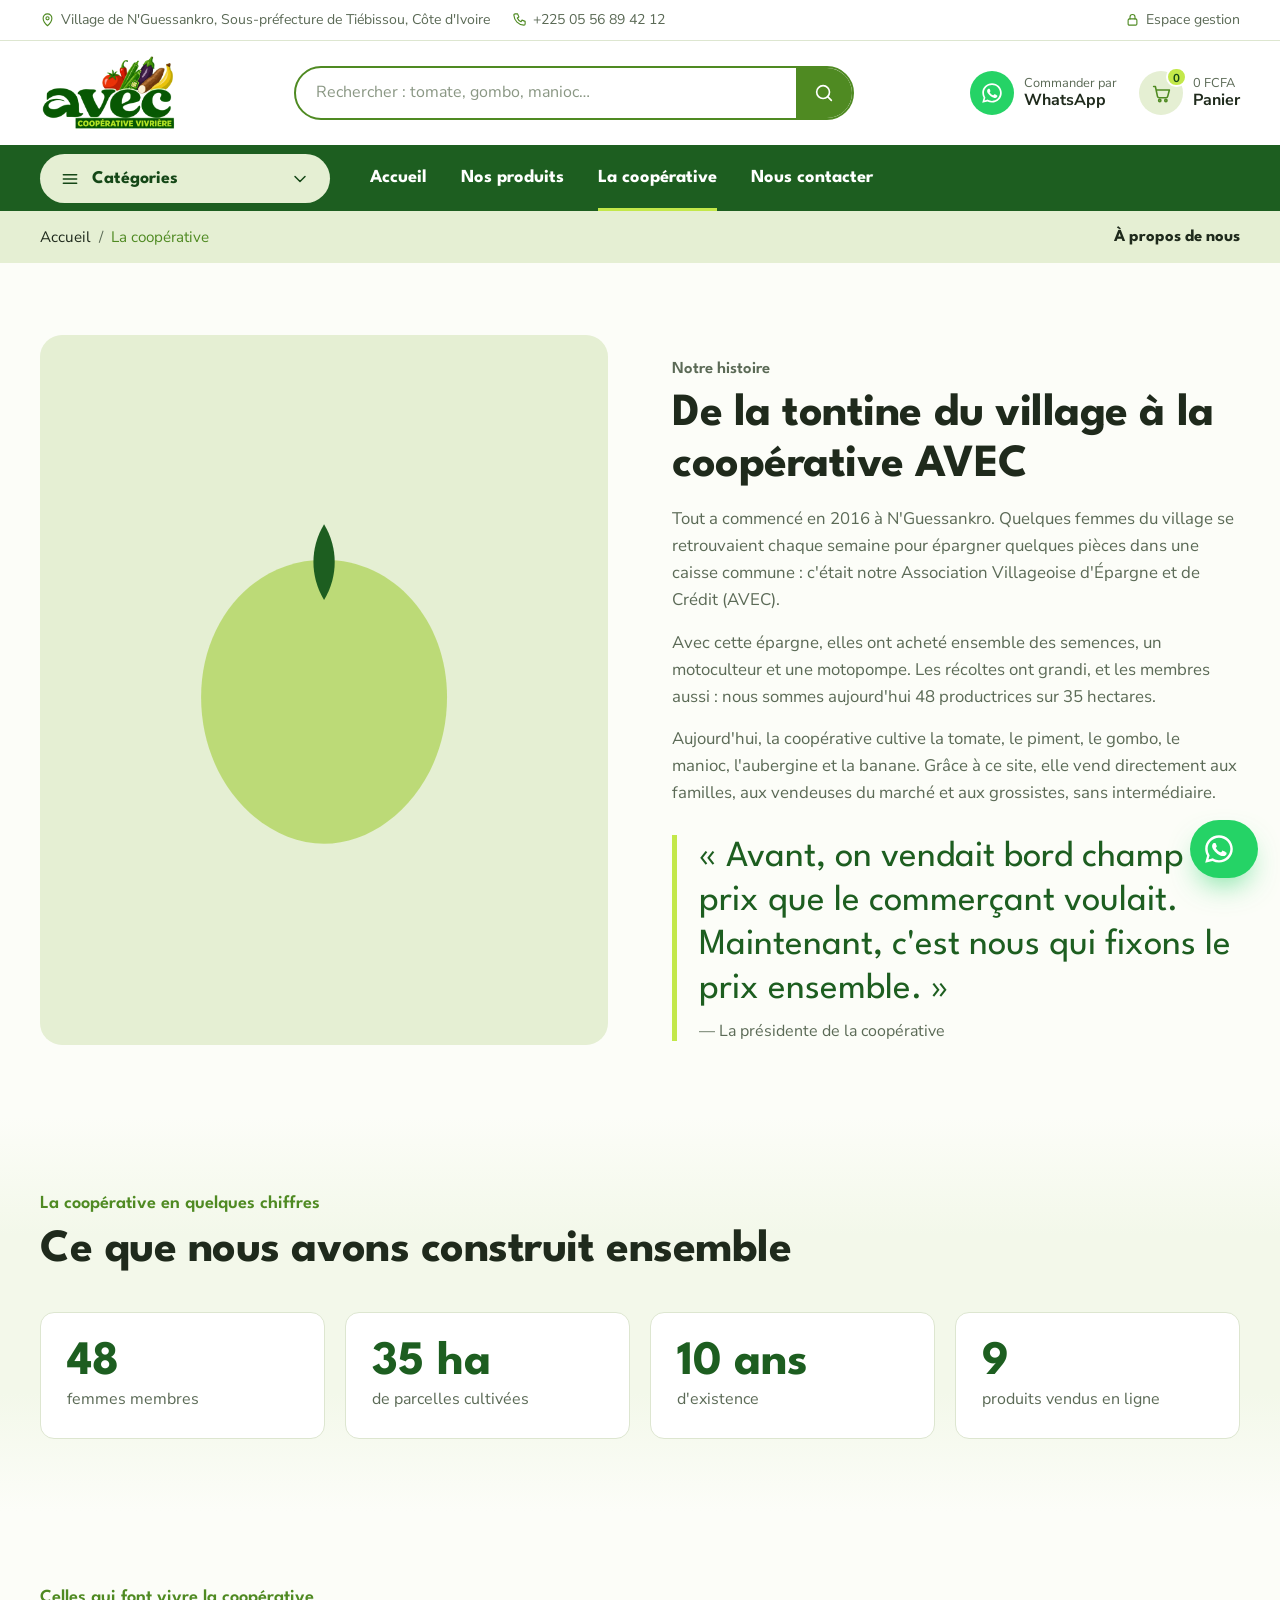
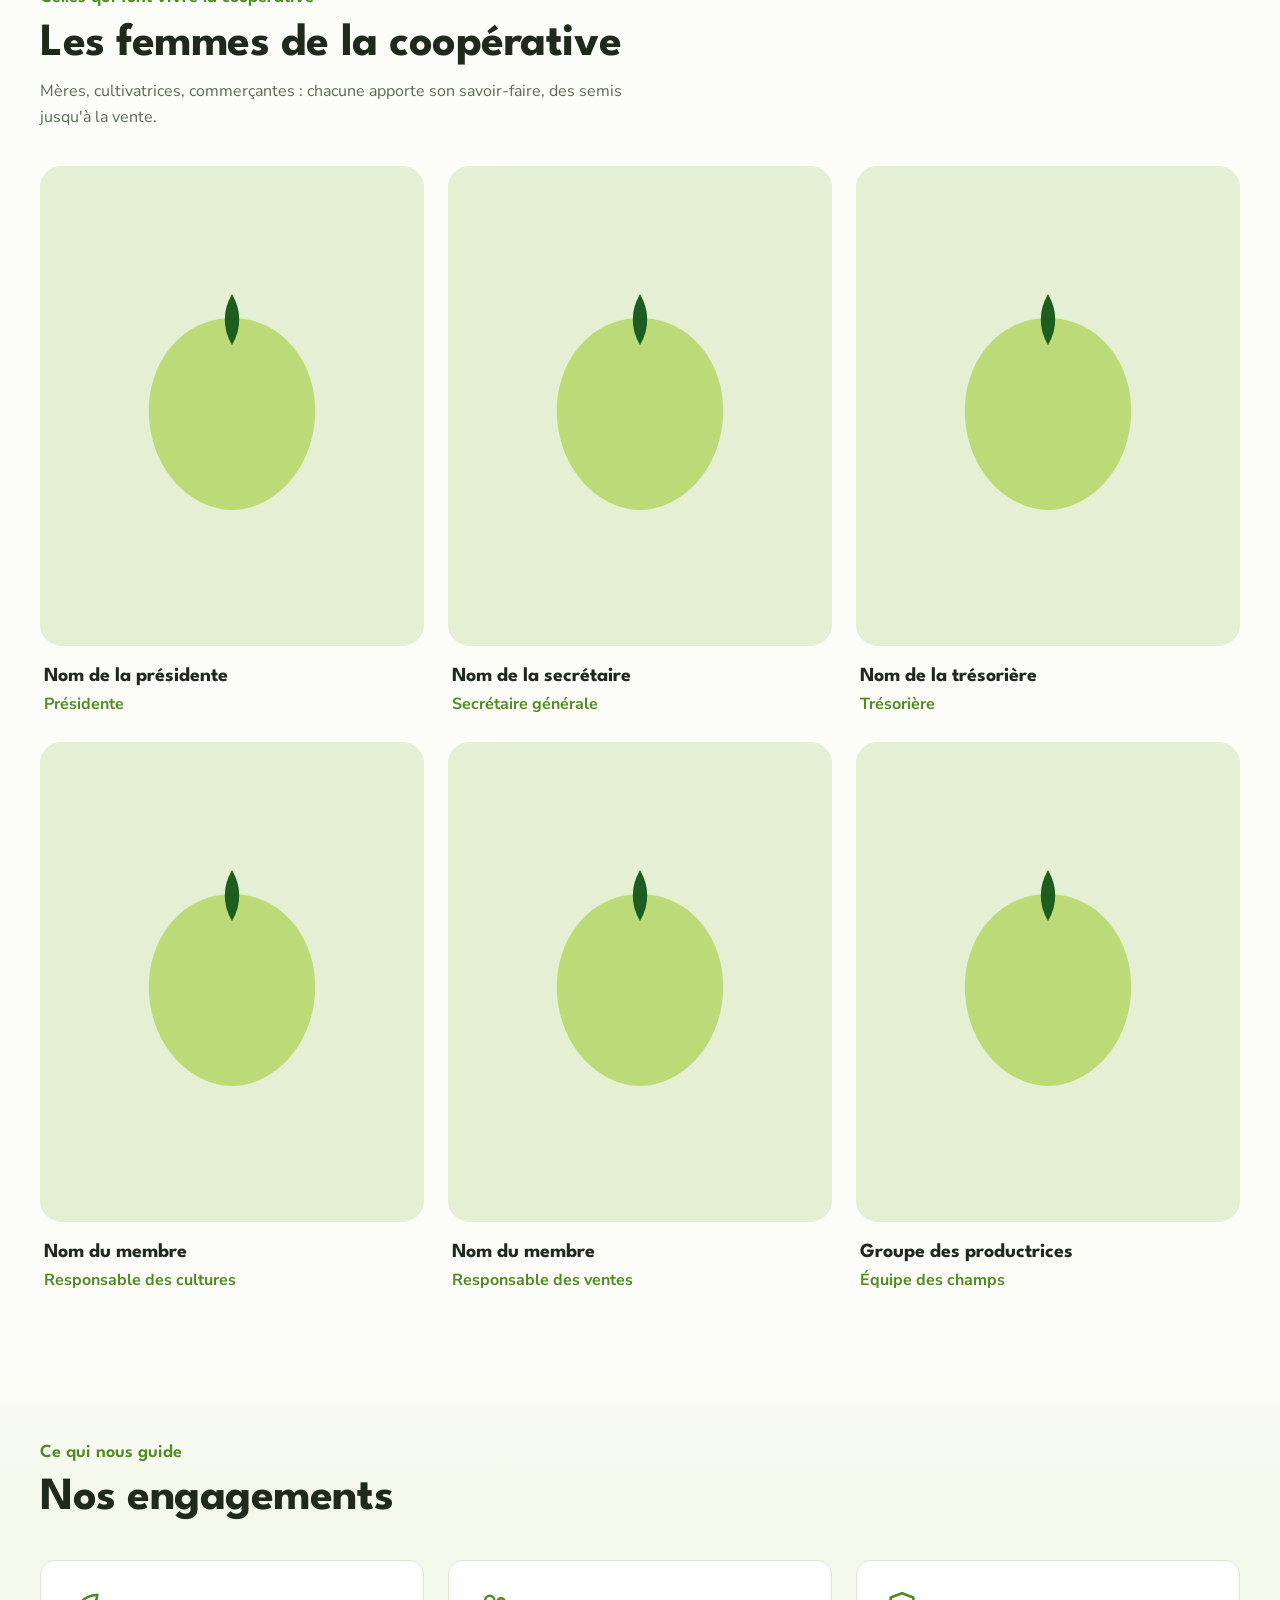
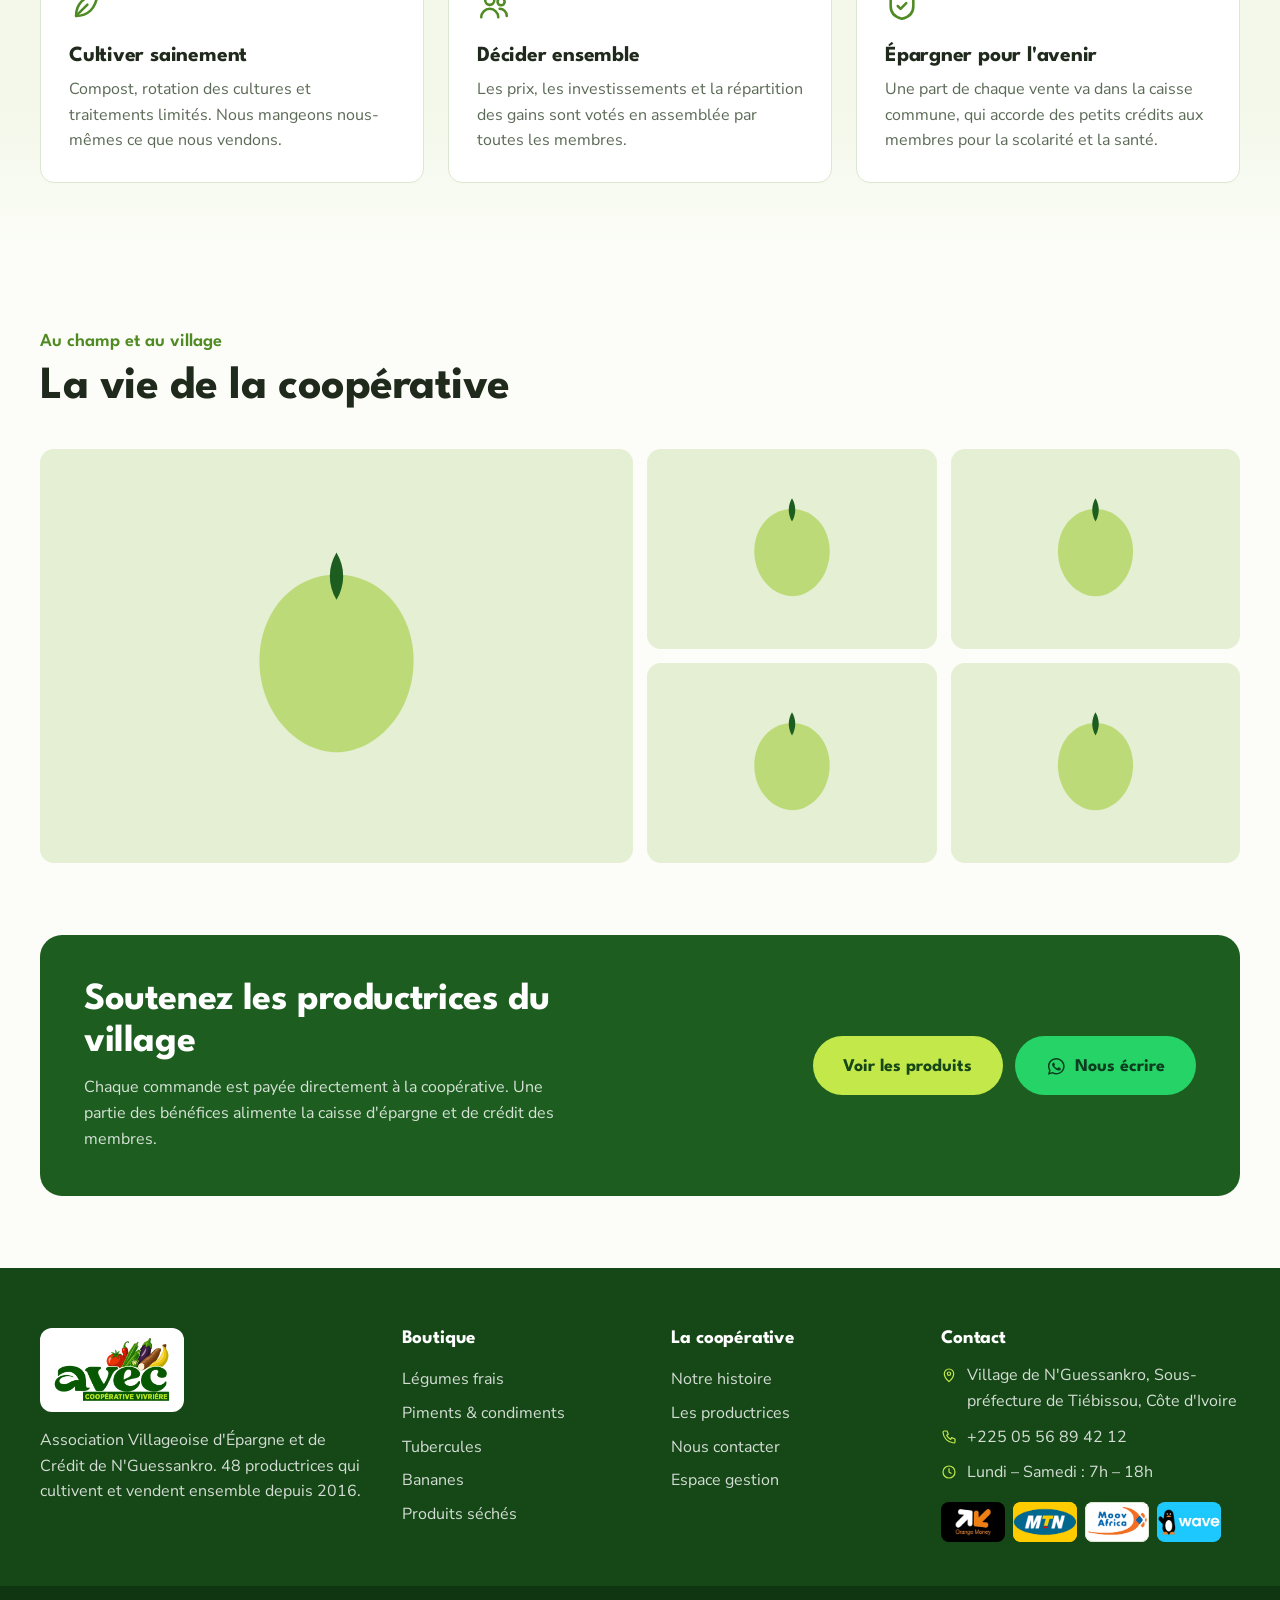
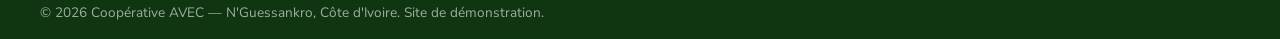
==== a-propos.html @ 9dbce5bd "Site de vente de produits vivriers de la Coopérative AVEC Site statique (HTML, CSS, JS) : catalogue," ====
<!DOCTYPE html>
<html lang="fr">
<head>
  <meta charset="utf-8">
  <meta name="viewport" content="width=device-width, initial-scale=1">
  <title>La coopérative — Coopérative AVEC</title>
  <link rel="icon" href="assets/img/logo.png">
  <link rel="preconnect" href="https://fonts.googleapis.com">
  <link rel="preconnect" href="https://fonts.gstatic.com" crossorigin>
  <link href="https://fonts.googleapis.com/css2?family=League+Spartan:wght@500;600;700;800&family=Nunito+Sans:wght@400;600;700;800&display=swap" rel="stylesheet">
  <link rel="stylesheet" href="assets/css/style.css">
</head>
<body data-page="apropos">
  <header data-header></header>

  <div class="crumbs">
    <div class="wrap crumbs__in">
      <nav aria-label="Fil d'Ariane"><ol><li><a href="index.html">Accueil</a></li><li aria-current="page">La coopérative</li></ol></nav>
      <span class="crumbs__title">À propos de nous</span>
    </div>
  </div>

  <main>
    <!-- Histoire -->
    <section class="section">
      <div class="wrap story">
        <div class="story__img" id="story-img"></div>
        <div class="story__txt">
          <p class="head__kicker">Notre histoire</p>
          <h1 class="head__title" id="story-title"></h1>
          <p id="story-1"></p>
          <p id="story-2"></p>
          <p>Aujourd'hui, la coopérative cultive la tomate, le piment, le gombo, le manioc, l'aubergine et la banane. Grâce à ce site, elle vend directement aux familles, aux vendeuses du marché et aux grossistes, sans intermédiaire.</p>
          <blockquote class="bigquote">
            « Avant, on vendait bord champ au prix que le commerçant voulait. Maintenant, c'est nous qui fixons le prix ensemble. »
            <footer>— La présidente de la coopérative</footer>
          </blockquote>
        </div>
      </div>
    </section>

    <!-- Chiffres -->
    <section class="section section--tint">
      <div class="wrap">
        <div class="head"><div><p class="head__kicker">La coopérative en quelques chiffres</p><h2 class="head__title">Ce que nous avons construit ensemble</h2></div></div>
        <div class="figures" id="figures"></div>
      </div>
    </section>

    <!-- Les femmes -->
    <section class="section" id="femmes">
      <div class="wrap">
        <div class="head">
          <div>
            <p class="head__kicker">Celles qui font vivre la coopérative</p>
            <h2 class="head__title">Les femmes de la coopérative</h2>
            <p class="head__lead">Mères, cultivatrices, commerçantes : chacune apporte son savoir-faire, des semis jusqu'à la vente.</p>
          </div>
        </div>
        <div class="women" id="women"></div>
      </div>
    </section>

    <!-- Valeurs -->
    <section class="section section--tint">
      <div class="wrap">
        <div class="head"><div><p class="head__kicker">Ce qui nous guide</p><h2 class="head__title">Nos engagements</h2></div></div>
        <div class="values" id="values"></div>
      </div>
    </section>

    <!-- Galerie -->
    <section class="section">
      <div class="wrap">
        <div class="head"><div><p class="head__kicker">Au champ et au village</p><h2 class="head__title">La vie de la coopérative</h2></div></div>
        <div class="gallery" id="gallery"></div>
      </div>
    </section>

    <section class="section" style="padding-top:0">
      <div class="wrap">
        <div class="paystrip">
          <div>
            <h2>Soutenez les productrices du village</h2>
            <p>Chaque commande est payée directement à la coopérative. Une partie des bénéfices alimente la caisse d'épargne et de crédit des membres.</p>
          </div>
          <div style="display:flex; gap:12px; flex-wrap:wrap; justify-content:flex-end">
            <a class="btn btn--lime btn--lg" href="produits.html">Voir les produits</a>
            <a class="btn btn--wa btn--lg" id="wa-cta" target="_blank" rel="noopener"></a>
          </div>
        </div>
      </div>
    </section>
  </main>

  <footer data-footer></footer>

  <script src="assets/js/config.js"></script>
  <script src="assets/js/data.js"></script>
  <script src="assets/js/app.js"></script>
  <script>
    (function () {
      var A = window.AVEC, C = A.C, U = window.AVEC_UNSPLASH, F = window.AVEC_FEMMES;
      var ans = new Date().getFullYear() - C.creation;

      document.getElementById("story-img").innerHTML = A.img("", "femmes", U("1709207514988-e0da51dda5b9", 1000), "Une productrice de la coopérative au champ");
      document.getElementById("story-title").textContent = "De la tontine du village à la coopérative " + C.nom.replace("Coopérative ", "");
      document.getElementById("story-1").textContent =
        "Tout a commencé en " + C.creation + " à " + C.village + ". Quelques femmes du village se retrouvaient chaque semaine pour épargner quelques pièces dans une caisse commune : c'était notre " + C.nomComplet + " (AVEC).";
      document.getElementById("story-2").textContent =
        "Avec cette épargne, elles ont acheté ensemble des semences, un motoculteur et une motopompe. Les récoltes ont grandi, et les membres aussi : nous sommes aujourd'hui " + C.membres + " productrices sur " + C.hectares + " hectares.";

      document.getElementById("figures").innerHTML = [
        [C.membres, "femmes membres"],
        [C.hectares + " ha", "de parcelles cultivées"],
        [ans + " ans", "d'existence"],
        [window.AVEC_PRODUITS.length, "produits vendus en ligne"]
      ].map(function (f) { return '<div class="figure"><b>' + f[0] + '</b><span>' + f[1] + '</span></div>'; }).join("");

      document.getElementById("women").innerHTML = F.map(function (f) {
        return '<figure class="woman"><div class="woman__photo">' + A.img(f.photoLocale, "femmes", f.photo, f.nom + ", " + f.role) + '</div>' +
          '<figcaption><b>' + A.esc(f.nom) + '</b><span>' + A.esc(f.role) + '</span></figcaption></figure>';
      }).join("");

      document.getElementById("values").innerHTML = [
        [A.I.leaf, "Cultiver sainement", "Compost, rotation des cultures et traitements limités. Nous mangeons nous-mêmes ce que nous vendons."],
        [A.I.users, "Décider ensemble", "Les prix, les investissements et la répartition des gains sont votés en assemblée par toutes les membres."],
        [A.I.shield, "Épargner pour l'avenir", "Une part de chaque vente va dans la caisse commune, qui accorde des petits crédits aux membres pour la scolarité et la santé."]
      ].map(function (v) { return '<div class="value">' + v[0] + '<h3>' + v[1] + '</h3><p>' + v[2] + '</p></div>'; }).join("");

      var galerie = ["1551791514-88ceaaa47c40", "1746014929708-fcb859fd3185", "1782973048100-15f03e42788d", "1704646355754-ee810fa808f5", "1757283961570-682154747d9c"];
      document.getElementById("gallery").innerHTML = galerie.map(function (id, i) {
        return A.img("", "femmes", U(id, 900), "Vie de la coopérative, photo " + (i + 1));
      }).join("");

      var wa = document.getElementById("wa-cta");
      wa.href = A.lienWhatsApp("Bonjour " + C.nom + ", je voudrais en savoir plus sur la coopérative.");
      wa.innerHTML = A.I.wa + " Nous écrire";
    })();
  </script>
</body>
</html>
---- assets/css/style.css ----
/* =========================================================================
   COOPÉRATIVE AVEC — feuille de style
   ========================================================================= */
:root {
  --foret: #1d5e20;
  --foret-fonce: #154717;
  --feuille: #4f8a22;
  --pousse: #9bcb2d;
  --pousse-vif: #c3e84a;
  --seve: #e5efd3;
  --seve-clair: #f3f8ea;
  --fond: #fcfdf8;
  --blanc: #ffffff;
  --encre: #1f2a1c;
  --gris: #5b6a56;
  --ligne: #dde6d0;
  --tomate: #d23d1d;
  --tomate-clair: #fde8e1;
  --mais: #f7e6b2;
  --manioc: #efe0cc;
  --lagune: #c9eef0;

  --titre: "League Spartan", "Trebuchet MS", system-ui, sans-serif;
  --texte: "Nunito Sans", "Segoe UI", system-ui, sans-serif;

  --r-sm: 8px;
  --r-md: 14px;
  --r-lg: 22px;
  --ombre: 0 18px 40px -24px rgba(29, 94, 32, .35);
  --wrap: 1240px;
}

*, *::before, *::after { box-sizing: border-box; }
html { scroll-behavior: smooth; scroll-padding-top: calc(var(--entete-h, 166px) + 12px); }
body {
  margin: 0;
  font-family: var(--texte);
  font-size: 16px;
  line-height: 1.6;
  color: var(--encre);
  background: var(--fond);
  -webkit-font-smoothing: antialiased;
}
img { max-width: 100%; display: block; }
a { color: inherit; }
button, input, select, textarea { font: inherit; color: inherit; }
h1, h2, h3, h4 { font-family: var(--titre); line-height: 1.1; margin: 0; letter-spacing: -.01em; }
p { margin: 0; }
svg { width: 1em; height: 1em; fill: none; stroke: currentColor; stroke-width: 1.8; stroke-linecap: round; stroke-linejoin: round; flex: none; }
.ico-wa { stroke: none; }

.sr-only { position: absolute; width: 1px; height: 1px; padding: 0; margin: -1px; overflow: hidden; clip: rect(0 0 0 0); white-space: nowrap; border: 0; }
:focus-visible { outline: 3px solid var(--pousse); outline-offset: 2px; border-radius: 6px; }

.wrap { width: 100%; max-width: var(--wrap); margin-inline: auto; padding-inline: 20px; }
.section { padding-block: 72px; }
.section--tint { background: linear-gradient(180deg, var(--fond) 0%, var(--seve-clair) 30%, var(--seve-clair) 70%, var(--fond) 100%); }

.head { display: flex; align-items: flex-end; justify-content: space-between; gap: 24px; margin-bottom: 36px; flex-wrap: wrap; }
.head__kicker { font-family: var(--titre); font-weight: 600; color: var(--feuille); font-size: 1.15rem; margin-bottom: 6px; }
.head__title { font-size: clamp(2rem, 3.6vw, 2.9rem); font-weight: 700; }
.head__lead { color: var(--gris); max-width: 60ch; margin-top: 10px; }

/* ---------- Boutons ---------- */
.btn {
  display: inline-flex; align-items: center; justify-content: center; gap: .5em;
  font-family: var(--titre); font-weight: 700; font-size: 1.02rem; line-height: 1;
  padding: .85em 1.4em .75em; border-radius: 999px; border: 2px solid transparent;
  text-decoration: none; cursor: pointer; transition: background-color .2s, color .2s, border-color .2s, transform .15s;
  white-space: nowrap;
}
.btn:active { transform: translateY(1px); }
.btn svg { font-size: 1.15em; }
.btn--primary { background: var(--foret); color: #fff; }
.btn--primary:hover { background: var(--foret-fonce); }
.btn--lime { background: var(--pousse-vif); color: var(--foret-fonce); }
.btn--lime:hover { background: var(--pousse); }
.btn--outline { border-color: var(--feuille); color: var(--feuille); background: transparent; }
.btn--outline:hover { background: var(--feuille); color: #fff; }
.btn--soft { background: var(--seve); color: var(--feuille); }
.btn--soft:hover { background: var(--feuille); color: #fff; }
.btn--wa { background: #25d366; color: #0b3d1e; }
.btn--wa:hover { background: #1fb959; }
.btn--ghost { background: transparent; color: var(--gris); padding-inline: .6em; }
.btn--ghost:hover { color: var(--tomate); }
.btn--block { width: 100%; }
.btn--lg { font-size: 1.12rem; padding: 1em 1.6em .9em; }
.btn[disabled] { background: #e9ece6; color: #9aa394; cursor: not-allowed; border-color: transparent; }

.iconbtn {
  width: 38px; height: 38px; border-radius: 50%; display: grid; place-items: center;
  background: var(--seve); color: var(--feuille); text-decoration: none; flex: none; border: 0; cursor: pointer;
  transition: background-color .2s, color .2s;
}
.iconbtn svg { font-size: 18px; }
.iconbtn:hover { background: var(--feuille); color: #fff; }

/* ---------- En-tête fixe ---------- */
header[data-header] { position: sticky; top: calc(-1 * var(--topbar-h, 41px)); z-index: 60; background: var(--blanc); }
header[data-header].is-compact { box-shadow: 0 10px 30px -18px rgba(20, 50, 15, .45); }
header[data-header].is-compact .masthead__in { min-height: 72px; }
header[data-header].is-compact .brand img { height: 54px; }
header[data-header].is-compact .navbar__in { min-height: 52px; }
header[data-header].is-compact .navbar__links a { padding-block: 13px 11px; font-size: 1.08rem; }
header[data-header].is-compact .catmenu__btn { padding-block: 8px 6px; }

/* ---------- Topbar ---------- */
.topbar { border-bottom: 1px solid var(--ligne); font-size: .88rem; color: var(--gris); background: var(--blanc); }
.topbar__in { display: flex; align-items: center; gap: 22px; min-height: 40px; flex-wrap: wrap; }
.topbar__item { display: inline-flex; align-items: center; gap: 6px; text-decoration: none; }
.topbar__item svg { font-size: 15px; color: var(--feuille); }
a.topbar__item:hover, .topbar__item a:hover { color: var(--foret); }
.topbar__item a { text-decoration: none; }
.topbar__spacer { flex: 1; }

/* ---------- Masthead ---------- */
.masthead { background: var(--blanc); }
.masthead__in { display: flex; align-items: center; gap: 32px; min-height: 104px; }
.brand img { height: 78px; width: auto; }
.search { flex: 1; max-width: 560px; margin-inline: auto; display: flex; border: 2px solid var(--feuille); border-radius: 999px; overflow: hidden; background: #fff; }
.search input { flex: 1; border: 0; padding: 12px 20px; outline: none; min-width: 0; background: transparent; }
.search input::placeholder { color: #8a9784; }
.search button { border: 0; background: var(--feuille); color: #fff; width: 56px; display: grid; place-items: center; cursor: pointer; }
.search button svg { font-size: 22px; }
.search button:hover { background: var(--foret); }
.search:focus-within { box-shadow: 0 0 0 4px rgba(155, 203, 45, .3); }
.masthead__actions { display: flex; align-items: center; gap: 22px; }
.action { display: flex; align-items: center; gap: 10px; text-decoration: none; }
.action__ico { position: relative; width: 44px; height: 44px; border-radius: 50%; background: var(--seve); color: var(--feuille); display: grid; place-items: center; }
.action__ico svg { font-size: 21px; }
.action--wa .action__ico { background: #25d366; color: #fff; }
.action--wa .action__ico svg { font-size: 24px; }
.action__txt { display: flex; flex-direction: column; line-height: 1.15; font-weight: 700; }
.action__txt small { font-weight: 400; color: var(--gris); font-size: .8rem; }
.count { position: absolute; top: -4px; right: -4px; min-width: 20px; height: 20px; padding-inline: 5px; border-radius: 999px; background: var(--pousse-vif); color: var(--foret-fonce); font-size: .72rem; display: grid; place-items: center; border: 2px solid #fff; }
.burger { display: none; width: 44px; height: 44px; border-radius: 50%; border: 0; background: var(--foret); color: #fff; cursor: pointer; place-items: center; }
.burger svg { font-size: 22px; }

/* ---------- Navbar ---------- */
.navbar { background: var(--foret); }
.navbar__in { display: flex; align-items: center; gap: 40px; min-height: 62px; }
.catmenu { position: relative; }
.catmenu__btn {
  display: flex; align-items: center; gap: 12px; width: 290px; padding: 11px 20px 9px;
  border: 0; border-radius: 999px; background: var(--seve); color: var(--foret-fonce);
  font-family: var(--titre); font-weight: 700; font-size: 1.12rem; cursor: pointer;
}
.catmenu__btn svg { font-size: 20px; }
.catmenu__btn .chev { margin-left: auto; transition: transform .2s; }
.catmenu__btn[aria-expanded="true"] .chev { transform: rotate(180deg); }
.catmenu__list {
  position: absolute; top: calc(100% + 8px); left: 0; width: 290px; background: #fff; border-radius: var(--r-md);
  box-shadow: 0 20px 50px -20px rgba(0,0,0,.35); padding: 8px; display: grid; z-index: 50;
}
.catmenu__list[hidden] { display: none; }
.catmenu__list a { padding: 10px 14px; border-radius: var(--r-sm); text-decoration: none; font-weight: 600; }
.catmenu__list a:hover { background: var(--seve); color: var(--foret); }
.navbar__links { display: flex; gap: 34px; }
.navbar__links a { color: #fff; text-decoration: none; font-family: var(--titre); font-weight: 700; font-size: 1.15rem; padding-block: 18px 16px; border-bottom: 3px solid transparent; }
.navbar__links a:hover { color: var(--pousse-vif); }
.navbar__links a[aria-current="page"] { border-bottom-color: var(--pousse-vif); }

/* ---------- Bandeau de page (fil d'Ariane) ---------- */
.crumbs { background: var(--seve); }
.crumbs__in { display: flex; align-items: center; justify-content: space-between; gap: 16px; min-height: 52px; font-size: .95rem; flex-wrap: wrap; padding-block: 8px; }
.crumbs ol { list-style: none; margin: 0; padding: 0; display: flex; gap: 8px; flex-wrap: wrap; }
.crumbs li + li::before { content: "/"; margin-right: 8px; color: var(--gris); }
.crumbs a { text-decoration: none; }
.crumbs a:hover { color: var(--foret); }
.crumbs [aria-current] { color: var(--feuille); }
.crumbs__title { font-family: var(--titre); font-weight: 700; font-size: 1.05rem; }

/* ---------- Hero (mosaïque) ---------- */
.hero { display: grid; grid-template-columns: 1fr 1fr; background: var(--seve-clair); }
.hero__grid { display: grid; grid-template-columns: 1fr 1fr; }
.tile { position: relative; overflow: hidden; display: flex; align-items: center; min-height: 320px; padding: 36px 32px; isolation: isolate; }
.tile__bg { position: absolute; inset: 0; z-index: -2; }
.tile__bg img { width: 100%; height: 100%; object-fit: cover; }
.tile::before { content: ""; position: absolute; inset: 0; z-index: -1; }
.tile__txt { max-width: 62%; }
.tile h2 { font-size: clamp(1.8rem, 2.6vw, 2.4rem); font-weight: 700; margin-bottom: 8px; }
.tile p { color: var(--gris); margin-bottom: 20px; }
.tile--big { min-height: 640px; padding: 48px 48px; align-items: flex-end; }
.tile--big::before { background: linear-gradient(90deg, rgba(20,40,15,.82) 0%, rgba(20,40,15,.55) 45%, rgba(20,40,15,.05) 80%), linear-gradient(0deg, rgba(20,40,15,.55) 0%, transparent 45%); }
.tile--big .tile__txt { max-width: 520px; color: #fff; }
.tile--big h1 { font-size: clamp(2.4rem, 4vw, 3.5rem); font-weight: 800; line-height: .98; margin-bottom: 18px; }
.tile--big p { color: rgba(255,255,255,.88); font-size: 1.12rem; margin-bottom: 28px; max-width: 42ch; }
.tile--big .hero__cta { display: flex; gap: 12px; flex-wrap: wrap; }
.tile--big .btn--outline { border-color: #fff; color: #fff; }
.tile--big .btn--outline:hover { background: #fff; color: var(--foret); }
.hero__stats { display: flex; gap: 28px; margin-top: 36px; padding-top: 22px; border-top: 1px solid rgba(255,255,255,.25); flex-wrap: wrap; }
.hero__stats div { display: flex; flex-direction: column; font-size: .9rem; color: rgba(255,255,255,.8); }
.hero__stats b { font-family: var(--titre); font-size: 1.9rem; color: var(--pousse-vif); line-height: 1; }
.tile--light::before { background: linear-gradient(90deg, rgba(255,255,255,.96) 0%, rgba(255,255,255,.9) 50%, rgba(255,255,255,0) 80%); }
.tile--mais::before { background: linear-gradient(90deg, rgba(255,247,222,.97) 0%, rgba(255,247,222,.9) 50%, rgba(255,247,222,0) 80%); }
.tile--seve::before { background: linear-gradient(90deg, rgba(240,248,225,.97) 0%, rgba(240,248,225,.9) 50%, rgba(240,248,225,0) 80%); }
.tile--rose::before { background: linear-gradient(90deg, rgba(255,238,232,.97) 0%, rgba(255,238,232,.9) 50%, rgba(255,238,232,0) 80%); }
.tile .btn--outline { background: rgba(255,255,255,.6); }
.tile .btn--outline:hover { background: var(--feuille); }

/* ---------- Catégories en vedette ---------- */
.cats { display: grid; grid-template-columns: repeat(5, 1fr); gap: 24px; }
.cat { text-align: center; text-decoration: none; }
.cat__disc { aspect-ratio: 1; max-width: 190px; margin: 0 auto 16px; border-radius: 50%; background: var(--seve); padding: 12px; transition: background-color .25s; }
.cat__disc img { width: 100%; height: 100%; object-fit: cover; border-radius: 50%; transition: transform .35s; }
.cat:hover .cat__disc { background: var(--pousse); }
.cat:hover .cat__disc img { transform: scale(.94); }
.cat__name { font-family: var(--titre); font-weight: 700; font-size: 1.1rem; }
.cat__meta { color: var(--gris); font-size: .9rem; }

/* ---------- Types de clients (offres) ---------- */
.tiers { display: grid; grid-template-columns: repeat(3, 1fr); gap: 24px; }
.tier { border-radius: var(--r-md); padding: 30px 30px 28px; position: relative; overflow: hidden; display: flex; flex-direction: column; min-height: 290px; }
.tier--menage { background: var(--mais); }
.tier--detaillant { background: var(--lagune); }
.tier--grossiste { background: var(--seve); }
.tier__who { font-family: var(--titre); font-size: 1.7rem; font-weight: 700; }
.tier__range { font-weight: 700; color: var(--foret); margin-top: 2px; }
.tier__txt { color: var(--gris); margin-top: 14px; max-width: 30ch; }
.tier__deal { margin-top: auto; padding-top: 22px; display: flex; align-items: baseline; gap: 8px; max-width: calc(100% - 130px); position: relative; z-index: 1; }
.tier__deal b { font-family: var(--titre); font-size: 3.2rem; line-height: .9; color: var(--foret); }
.tier__deal span { color: var(--gris); font-size: .92rem; max-width: 18ch; line-height: 1.3; }
.tier img { position: absolute; right: -30px; bottom: -30px; width: 170px; height: 170px; border-radius: 50%; object-fit: cover; border: 6px solid rgba(255,255,255,.55); }

/* ---------- Grille produits ---------- */
.grid { display: grid; grid-template-columns: repeat(4, 1fr); gap: 26px; }
.grid--3 { grid-template-columns: repeat(3, 1fr); }
.pcard { background: #fff; border: 1px solid var(--ligne); border-radius: var(--r-md); overflow: hidden; display: flex; flex-direction: column; transition: border-color .2s, box-shadow .2s; }
.pcard:hover { border-color: var(--feuille); box-shadow: var(--ombre); }
.pcard__media { position: relative; display: block; aspect-ratio: 4 / 3.2; background: var(--seve-clair); overflow: hidden; }
.pcard__media img { width: 100%; height: 100%; object-fit: cover; transition: transform .5s; }
.pcard:hover .pcard__media img { transform: scale(1.04); }
.pcard__badge { position: absolute; top: 12px; left: 12px; background: var(--pousse-vif); color: var(--foret-fonce); font-weight: 800; font-size: .76rem; padding: 5px 10px; border-radius: 999px; }
.dispo { position: absolute; bottom: 12px; left: 12px; display: inline-flex; align-items: center; gap: 6px; font-size: .78rem; font-weight: 700; padding: 4px 10px 4px 8px; border-radius: 999px; background: rgba(255,255,255,.94); }
.dispo::before { content: ""; width: 8px; height: 8px; border-radius: 50%; }
.dispo--on { color: var(--foret); }
.dispo--on::before { background: #37b24d; box-shadow: 0 0 0 3px rgba(55,178,77,.2); }
.dispo--off { color: var(--tomate); }
.dispo--off::before { background: var(--tomate); }
.pcard__body { padding: 16px 16px 18px; display: flex; flex-direction: column; gap: 4px; flex: 1; }
.pcard__cat { font-size: .8rem; color: var(--feuille); font-weight: 700; }
.pcard__title { font-size: 1.28rem; font-weight: 700; }
.pcard__title a { text-decoration: none; }
.pcard__title a:hover { color: var(--foret); }
.pcard__seller { font-size: .88rem; color: var(--gris); }
.pcard__seller span { color: var(--feuille); }
.pcard__prices { display: flex; align-items: baseline; justify-content: space-between; gap: 8px; margin: 6px 0 12px; flex-wrap: wrap; }
.pcard__price { font-weight: 800; color: var(--foret); font-size: 1.15rem; }
.pcard__price small { font-weight: 600; color: var(--gris); font-size: .8rem; margin-left: 2px; }
.pcard__gros { font-size: .8rem; color: var(--gris); }
.pcard__actions { display: flex; gap: 8px; align-items: center; margin-top: auto; }
.pcard__actions .btn { flex: 1; font-size: .95rem; padding: .7em .8em .62em; }
.pcard__actions .iconbtn .ico-wa { font-size: 20px; }
.pcard.is-off .pcard__media img { filter: grayscale(.9); opacity: .6; }
.pcard.is-off .pcard__title, .pcard.is-off .pcard__price { color: #8d9788; }

/* ---------- Bande paiement ---------- */
.paystrip { background: var(--foret); color: #fff; border-radius: var(--r-lg); padding: 44px; display: grid; grid-template-columns: 1.1fr 1fr; gap: 40px; align-items: center; }
.paystrip h2 { font-size: clamp(1.8rem, 3vw, 2.4rem); margin-bottom: 12px; }
.paystrip p { color: rgba(255,255,255,.82); max-width: 48ch; }
.paystrip__logos { display: grid; grid-template-columns: repeat(2, 1fr); gap: 14px; }
.paystrip__logos .mm { aspect-ratio: 16 / 10; border-radius: var(--r-md); }
/* Logos Mobile Money : chaque logo sur la couleur de fond de sa marque */
.mm { position: relative; display: block; overflow: hidden; border-radius: 8px; flex: none; }
.mm img { position: absolute; inset: 0; width: 100%; height: 100%; max-width: none; object-fit: contain; display: block; }
.mm--orange { background: #000; }
.mm--orange img { padding: 4%; }
.mm--mtn { background: #ffcc00; }
.mm--mtn img { object-fit: cover; transform: scale(1.08); }
.mm--moov { background: #fff; box-shadow: inset 0 0 0 1px var(--ligne); }
.mm--moov img { padding: 3%; }
.mm--wave { background: #1dc8ff; }

/* ---------- Étapes ---------- */
.steps { display: grid; grid-template-columns: repeat(4, 1fr); gap: 24px; counter-reset: etape; list-style: none; padding: 0; margin: 0; }
.steps li { counter-increment: etape; position: relative; padding-top: 58px; }
.steps li::before { content: counter(etape); position: absolute; top: 0; left: 0; width: 44px; height: 44px; border-radius: 50%; background: var(--pousse-vif); color: var(--foret-fonce); font-family: var(--titre); font-weight: 800; font-size: 1.3rem; display: grid; place-items: center; }
.steps li::after { content: ""; position: absolute; top: 22px; left: 56px; right: 8px; border-top: 2px dashed var(--pousse); }
.steps li:last-child::after { display: none; }
.steps h3 { font-size: 1.25rem; margin-bottom: 6px; }
.steps p { color: var(--gris); font-size: .96rem; }

/* ---------- Bloc coopérative (accueil) ---------- */
.coop { display: grid; grid-template-columns: 1fr 1fr; gap: 56px; align-items: center; }
.coop__photos { display: grid; grid-template-columns: 1.2fr 1fr; grid-template-rows: repeat(2, minmax(0, 1fr)); gap: 14px; height: 480px; }
.coop__photos img { width: 100%; height: 100%; min-height: 0; object-fit: cover; border-radius: var(--r-md); }
.coop__photos img:first-child { grid-row: span 2; }
.coop__txt p { color: var(--gris); margin-top: 14px; }
.coop__list { list-style: none; padding: 0; margin: 22px 0 30px; display: grid; gap: 12px; }
.coop__list li { display: flex; gap: 12px; align-items: flex-start; }
.coop__list svg { font-size: 22px; color: var(--feuille); margin-top: 2px; }

/* ---------- Catalogue ---------- */
.shop { display: grid; grid-template-columns: 260px 1fr; gap: 36px; align-items: start; }
.filters { position: sticky; top: calc(var(--entete-h, 166px) + 16px); background: #fff; border: 1px solid var(--ligne); border-radius: var(--r-md); padding: 22px; display: grid; gap: 24px; }
.filters h2 { font-size: 1.15rem; margin-bottom: 10px; }
.chips { display: flex; flex-direction: column; gap: 6px; }
.chip { display: flex; justify-content: space-between; align-items: center; padding: 9px 12px; border-radius: var(--r-sm); border: 0; background: transparent; cursor: pointer; text-align: left; font-weight: 600; }
.chip span { color: var(--gris); font-weight: 400; font-size: .88rem; }
.chip:hover { background: var(--seve-clair); }
.chip[aria-pressed="true"] { background: var(--seve); color: var(--foret); }
.toggle { display: flex; align-items: center; gap: 10px; cursor: pointer; font-weight: 600; }
.toggle input { appearance: none; width: 42px; height: 24px; border-radius: 999px; background: #cfd6c8; position: relative; cursor: pointer; transition: background-color .2s; flex: none; margin: 0; }
.toggle input::after { content: ""; position: absolute; top: 3px; left: 3px; width: 18px; height: 18px; border-radius: 50%; background: #fff; transition: transform .2s; box-shadow: 0 1px 3px rgba(0,0,0,.25); }
.toggle input:checked { background: var(--feuille); }
.toggle input:checked::after { transform: translateX(18px); }
.toolbar { display: flex; justify-content: space-between; align-items: center; gap: 16px; margin-bottom: 22px; flex-wrap: wrap; }
.toolbar__count { color: var(--gris); }
.select { padding: 10px 38px 10px 14px; border: 1px solid var(--ligne); border-radius: var(--r-sm); background: #fff url("data:image/svg+xml;utf8,<svg xmlns='http://www.w3.org/2000/svg' viewBox='0 0 24 24' fill='none' stroke='%235b6a56' stroke-width='2'><path d='m6 9 6 6 6-6'/></svg>") no-repeat right 12px center / 16px; appearance: none; cursor: pointer; }
.empty { text-align: center; padding: 60px 20px; background: #fff; border: 1px dashed var(--ligne); border-radius: var(--r-md); }
.empty h2 { font-size: 1.5rem; margin-bottom: 8px; }
.empty p { color: var(--gris); margin-bottom: 20px; }

/* ---------- Fiche produit ---------- */
.pdp { display: grid; grid-template-columns: 1fr 1fr; gap: 56px; align-items: start; }
.pdp__media { position: sticky; top: calc(var(--entete-h, 166px) + 16px); border-radius: var(--r-lg); overflow: hidden; background: var(--seve-clair); aspect-ratio: 1; }
.pdp__media img { width: 100%; height: 100%; object-fit: cover; }
.pdp__media .dispo { top: 18px; bottom: auto; left: 18px; font-size: .9rem; padding: 6px 14px 6px 10px; }
.pdp__cat { color: var(--feuille); font-weight: 700; text-decoration: none; }
.pdp h1 { font-size: clamp(2.2rem, 4vw, 3.2rem); margin: 6px 0 12px; }
.pdp__lead { color: var(--gris); font-size: 1.1rem; max-width: 52ch; }
.pricetable { width: 100%; border-collapse: separate; border-spacing: 0; margin: 26px 0; border: 1px solid var(--ligne); border-radius: var(--r-md); overflow: hidden; background: #fff; }
.pricetable th, .pricetable td { padding: 12px 16px; text-align: left; border-bottom: 1px solid var(--ligne); }
.pricetable tr:last-child td { border-bottom: 0; }
.pricetable th { background: var(--seve-clair); font-size: .85rem; color: var(--gris); font-weight: 700; }
.pricetable td:last-child, .pricetable th:last-child { text-align: right; }
.pricetable tr.is-active td { background: var(--seve); font-weight: 700; }
.pricetable tr.is-active td:first-child { box-shadow: inset 4px 0 0 var(--feuille); }
.pricetable .save { color: var(--tomate); font-size: .82rem; font-weight: 700; margin-left: 6px; }
.buybox { background: #fff; border: 1px solid var(--ligne); border-radius: var(--r-lg); padding: 24px; display: grid; gap: 18px; }
.buybox__label { font-weight: 700; }
.buybox__total { display: flex; justify-content: space-between; align-items: baseline; gap: 12px; flex-wrap: wrap; padding-top: 16px; border-top: 1px dashed var(--ligne); }
.buybox__total strong { font-family: var(--titre); font-size: 2.1rem; color: var(--foret); line-height: 1; }
.buybox__total small { color: var(--gris); display: block; }
.buybox__cta { display: grid; grid-template-columns: 1fr 1fr; gap: 10px; }
.offnote { background: var(--tomate-clair); color: #8a2410; border-radius: var(--r-md); padding: 14px 16px; font-weight: 600; }
.facts { display: grid; gap: 14px; margin-top: 28px; }
.facts div { display: grid; grid-template-columns: 140px 1fr; gap: 12px; padding-bottom: 14px; border-bottom: 1px solid var(--ligne); }
.facts dt { font-weight: 700; }
.facts dd { margin: 0; color: var(--gris); }

/* ---------- Sélecteur type de client ---------- */
.picker { display: grid; gap: 14px; }
.seg { --i: 0; position: relative; display: grid; grid-template-columns: repeat(3, 1fr); background: var(--seve-clair); border: 1px solid var(--ligne); border-radius: 999px; padding: 4px; isolation: isolate; }
.seg__opt { position: relative; cursor: pointer; text-align: center; }
.seg__opt input { position: absolute; opacity: 0; inset: 0; cursor: pointer; margin: 0; }
.seg__opt span { display: flex; flex-direction: column; padding: 9px 6px 7px; border-radius: 999px; line-height: 1.15; transition: color .25s; }
.seg__opt b { font-family: var(--titre); font-size: 1.05rem; }
.seg__opt small { font-size: .74rem; color: var(--gris); transition: color .25s; }
.seg__opt input:checked + span { color: #fff; }
.seg__opt input:checked + span small { color: rgba(255,255,255,.8); }
.seg__opt input:focus-visible + span { outline: 3px solid var(--pousse); outline-offset: 1px; }
.seg__thumb { position: absolute; z-index: -1; top: 4px; bottom: 4px; left: 4px; width: calc((100% - 8px) / 3); border-radius: 999px; background: var(--foret); transform: translateX(calc(var(--i) * 100%)); transition: transform .35s cubic-bezier(.3,1.3,.5,1), background-color .3s; }
.seg[data-type="detaillant"] .seg__thumb { background: #1f7a8c; }
.seg[data-type="grossiste"] .seg__thumb { background: #8a5a16; }
.qty { display: inline-flex; align-items: center; border: 1px solid var(--ligne); border-radius: 999px; background: #fff; width: max-content; padding: 4px; }
.qty__btn { width: 38px; height: 38px; border-radius: 50%; border: 0; background: var(--seve); color: var(--foret); display: grid; place-items: center; cursor: pointer; }
.qty__btn:hover { background: var(--feuille); color: #fff; }
.qty__input { width: 72px; border: 0; text-align: center; font-weight: 800; font-size: 1.15rem; outline: none; background: transparent; -moz-appearance: textfield; }
.qty__input::-webkit-outer-spin-button, .qty__input::-webkit-inner-spin-button { -webkit-appearance: none; margin: 0; }
.qty__unit { color: var(--gris); margin-right: 8px; font-weight: 600; }
.picker--compact .seg__opt span { padding: 7px 4px 5px; }
.picker--compact .seg__opt b { font-size: .88rem; }
.picker--compact .qty__btn { width: 32px; height: 32px; }
.picker--compact .qty__input { width: 56px; font-size: 1rem; }

.typebadge { display: inline-flex; align-items: center; gap: 6px; font-weight: 800; font-size: .8rem; padding: 4px 10px; border-radius: 999px; }
.typebadge--menage { background: var(--mais); color: #6b4d00; }
.typebadge--detaillant { background: var(--lagune); color: #13535e; }
.typebadge--grossiste { background: #f1dfc0; color: #6b420c; }

/* ---------- Panier ---------- */
.cartlayout { display: grid; grid-template-columns: 1fr 380px; gap: 32px; align-items: start; }
.cartlist { display: grid; gap: 16px; }
.cline { display: grid; grid-template-columns: 110px 1fr auto; gap: 20px; align-items: center; background: #fff; border: 1px solid var(--ligne); border-radius: var(--r-md); padding: 16px; }
.cline__img { width: 110px; height: 110px; border-radius: var(--r-sm); overflow: hidden; background: var(--seve-clair); }
.cline__img img { width: 100%; height: 100%; object-fit: cover; }
.cline__info { display: grid; gap: 10px; min-width: 0; }
.cline__top { display: flex; align-items: center; gap: 10px; flex-wrap: wrap; }
.cline__name { font-size: 1.25rem; text-decoration: none; font-family: var(--titre); font-weight: 700; }
.cline__unit { color: var(--gris); font-size: .9rem; }
.cline__right { text-align: right; display: grid; gap: 6px; justify-items: end; }
.cline__total { font-family: var(--titre); font-weight: 700; font-size: 1.35rem; color: var(--foret); }
.cline__save { font-size: .82rem; color: var(--tomate); font-weight: 700; }
.cline.is-off { opacity: .7; }
.cline .picker { grid-template-columns: minmax(0, 330px) auto; align-items: center; }

.summary { position: sticky; top: calc(var(--entete-h, 166px) + 16px); background: #fff; border: 1px solid var(--ligne); border-radius: var(--r-lg); padding: 24px; display: grid; gap: 14px; }
.summary h2 { font-size: 1.5rem; }
.summary__row { display: flex; justify-content: space-between; gap: 12px; }
.summary__row span:first-child { color: var(--gris); }
.summary__row--save span:last-child { color: var(--tomate); font-weight: 700; }
.summary__total { display: flex; justify-content: space-between; align-items: baseline; padding-top: 14px; border-top: 1px dashed var(--ligne); }
.summary__total strong { font-family: var(--titre); font-size: 1.9rem; color: var(--foret); }
.summary__profile { background: var(--seve-clair); border-radius: var(--r-md); padding: 14px; display: grid; gap: 4px; font-size: .92rem; }
.summary__items { display: grid; gap: 10px; max-height: 280px; overflow: auto; padding-right: 4px; }
.summary__item { display: grid; grid-template-columns: 48px 1fr auto; gap: 10px; align-items: center; font-size: .92rem; }
.summary__item img { width: 48px; height: 48px; border-radius: 8px; object-fit: cover; }
.summary__item small { color: var(--gris); display: block; }

/* ---------- Commande ---------- */
.checkout { display: grid; grid-template-columns: 1fr 400px; gap: 32px; align-items: start; }
.panel { background: #fff; border: 1px solid var(--ligne); border-radius: var(--r-lg); padding: 28px; }
.panel + .panel { margin-top: 20px; }
.panel__head { display: flex; align-items: center; gap: 14px; margin-bottom: 20px; }
.panel__num { width: 36px; height: 36px; border-radius: 50%; background: var(--foret); color: #fff; font-family: var(--titre); font-weight: 800; display: grid; place-items: center; flex: none; }
.panel__head h2 { font-size: 1.45rem; }
.fields { display: grid; grid-template-columns: 1fr 1fr; gap: 16px; }
.field { display: grid; gap: 6px; }
.field--full { grid-column: 1 / -1; }
.field label { font-weight: 700; font-size: .92rem; }
.field input, .field textarea, .field select { width: 100%; padding: 12px 14px; border: 1px solid #cdd8c1; border-radius: var(--r-sm); background: #fff; outline: none; transition: border-color .2s, box-shadow .2s; }
.field input:focus, .field textarea:focus, .field select:focus { border-color: var(--feuille); box-shadow: 0 0 0 3px rgba(155,203,45,.3); }
.field .hint { font-size: .82rem; color: var(--gris); }
.field.has-error input { border-color: var(--tomate); }
.field .err { font-size: .82rem; color: var(--tomate); font-weight: 700; }
.options { display: grid; gap: 10px; }
.option { position: relative; display: flex; align-items: center; gap: 14px; border: 2px solid var(--ligne); border-radius: var(--r-md); padding: 14px 16px; cursor: pointer; transition: border-color .2s, background-color .2s; }
.option input { accent-color: var(--foret); width: 18px; height: 18px; margin: 0; flex: none; }
.option:hover { border-color: var(--pousse); }
.option:has(input:checked) { border-color: var(--foret); background: var(--seve-clair); }
.option__txt { flex: 1; display: grid; }
.option__txt small { color: var(--gris); }
.option__price { font-weight: 800; color: var(--foret); white-space: nowrap; }
.payopts { display: grid; grid-template-columns: repeat(2, 1fr); gap: 12px; }
.payopt .mm { width: 76px; height: 50px; }
.payopt .option__txt b { font-family: var(--titre); font-size: 1.1rem; }
.tag { display: inline-block; font-size: .72rem; font-weight: 800; padding: 2px 8px; border-radius: 999px; background: var(--seve); color: var(--foret); margin-left: 4px; vertical-align: middle; }
.tag--live { background: #d9f5ff; color: #06607d; }

/* ---------- Modale paiement ---------- */
.modal { position: fixed; inset: 0; z-index: 100; display: grid; place-items: center; padding: 16px; background: rgba(15, 30, 12, .6); backdrop-filter: blur(3px); }
.modal[hidden] { display: none; }
.modal__box { width: 100%; max-width: 420px; background: #fff; border-radius: 24px; overflow: hidden; box-shadow: 0 40px 80px -30px rgba(0,0,0,.5); animation: pop .3s cubic-bezier(.3,1.3,.5,1); }
@keyframes pop { from { transform: translateY(16px) scale(.97); opacity: 0; } }
.modal__head { padding: 22px 24px; display: flex; align-items: center; gap: 14px; color: #fff; }
.modal__head .mm { width: 76px; height: 50px; border: 2px solid rgba(255,255,255,.7); }
.modal__head h2 { font-size: 1.3rem; }
.modal__head small { opacity: .85; display: block; }
.modal__close { margin-left: auto; width: 36px; height: 36px; border-radius: 50%; border: 0; background: rgba(255,255,255,.2); color: inherit; cursor: pointer; display: grid; place-items: center; }
.modal__close svg { font-size: 20px; }
.modal__body { padding: 24px; display: grid; gap: 16px; }
.modal__amount { text-align: center; padding: 18px; background: var(--seve-clair); border-radius: var(--r-md); }
.modal__amount small { color: var(--gris); display: block; }
.modal__amount strong { font-family: var(--titre); font-size: 2.2rem; color: var(--encre); }
.modal__merchant { text-align: center; font-size: .9rem; color: var(--gris); }
.modal__note { font-size: .82rem; color: var(--gris); text-align: center; }
.theme-orange .modal__head { background: #111; color: #ff7900; }
.theme-mtn .modal__head { background: #ffcb05; color: #00365d; }
.theme-moov .modal__head { background: #0059a8; }
.theme-wave .modal__head { background: #1dc8ff; }
.theme-orange .btn--pay { background: #ff7900; color: #111; }
.theme-mtn .btn--pay { background: #00365d; color: #ffcb05; }
.theme-moov .btn--pay { background: #f58220; color: #fff; }
.theme-wave .btn--pay { background: #1dc8ff; color: #fff; }
.btn--pay:hover { filter: brightness(.95); }
.ussd { background: #10150e; color: #d4f59b; border-radius: var(--r-md); padding: 18px; font-family: ui-monospace, Consolas, monospace; font-size: .92rem; line-height: 1.5; }
.ussd b { color: #fff; }
.pin { display: flex; justify-content: center; gap: 10px; }
.pin input { width: 52px; height: 60px; text-align: center; font-size: 1.6rem; font-weight: 800; border: 2px solid var(--ligne); border-radius: var(--r-sm); outline: none; -webkit-text-security: disc; }
.pin input:focus { border-color: var(--foret); }
.spinner { width: 56px; height: 56px; margin: 8px auto; border-radius: 50%; border: 5px solid var(--seve); border-top-color: var(--foret); animation: spin .9s linear infinite; }
@keyframes spin { to { transform: rotate(360deg); } }
.okmark { width: 76px; height: 76px; margin: 4px auto; border-radius: 50%; background: #37b24d; color: #fff; display: grid; place-items: center; animation: pop .4s cubic-bezier(.3,1.5,.5,1); }
.okmark svg { font-size: 42px; stroke-width: 2.6; }
.center { text-align: center; }
.muted { color: var(--gris); }

/* ---------- Confirmation ---------- */
.receipt { max-width: 760px; margin-inline: auto; background: #fff; border: 1px solid var(--ligne); border-radius: var(--r-lg); overflow: hidden; }
.receipt__head { background: var(--foret); color: #fff; padding: 36px; text-align: center; }
.receipt__head .okmark { background: var(--pousse-vif); color: var(--foret-fonce); }
.receipt__head h1 { font-size: clamp(1.9rem, 4vw, 2.6rem); margin-top: 12px; }
.receipt__head p { color: rgba(255,255,255,.85); margin-top: 6px; }
.receipt__body { padding: 30px 36px; display: grid; gap: 24px; }
.receipt__meta { display: grid; grid-template-columns: repeat(3, 1fr); gap: 16px; }
.receipt__meta div { background: var(--seve-clair); border-radius: var(--r-md); padding: 14px; }
.receipt__meta small { color: var(--gris); display: block; font-size: .8rem; }
.receipt__meta b { font-size: 1.02rem; }
.receipt table { width: 100%; border-collapse: collapse; }
.receipt th, .receipt td { padding: 10px 8px; border-bottom: 1px solid var(--ligne); text-align: left; font-size: .95rem; }
.receipt th { color: var(--gris); font-size: .82rem; }
.receipt td:last-child, .receipt th:last-child { text-align: right; white-space: nowrap; }
.receipt tfoot td { border-bottom: 0; }
.receipt tfoot tr:last-child td { font-family: var(--titre); font-size: 1.5rem; color: var(--foret); font-weight: 700; padding-top: 14px; }
.notice { display: flex; gap: 12px; align-items: flex-start; border-radius: var(--r-md); padding: 14px 16px; background: var(--seve-clair); font-size: .95rem; }
.notice svg { font-size: 22px; color: var(--feuille); margin-top: 1px; }
.notice--warn { background: #fff4d6; }
.notice--warn svg { color: #a26b00; }
.receipt__actions { display: flex; gap: 12px; flex-wrap: wrap; justify-content: center; }

/* ---------- À propos ---------- */
.story { display: grid; grid-template-columns: 1fr 1fr; gap: 64px; align-items: center; }
.story__img { border-radius: var(--r-lg); overflow: hidden; aspect-ratio: 4 / 5; }
.story__img img { width: 100%; height: 100%; object-fit: cover; }
.story__txt p { color: var(--gris); margin-top: 16px; font-size: 1.05rem; max-width: 62ch; }
.bigquote { font-family: var(--titre); font-size: clamp(1.6rem, 3vw, 2.3rem); line-height: 1.2; color: var(--foret); margin: 28px 0 0; padding-left: 22px; border-left: 5px solid var(--pousse-vif); }
.bigquote footer { font-family: var(--texte); font-size: 1rem; color: var(--gris); margin-top: 10px; }
.figures { display: grid; grid-template-columns: repeat(4, 1fr); gap: 20px; }
.figure { background: #fff; border: 1px solid var(--ligne); border-radius: var(--r-md); padding: 26px; }
.figure b { font-family: var(--titre); font-size: 3rem; line-height: 1; color: var(--foret); display: block; }
.figure span { color: var(--gris); }
.values { display: grid; grid-template-columns: repeat(3, 1fr); gap: 24px; }
.value { padding: 28px; border-radius: var(--r-md); background: #fff; border: 1px solid var(--ligne); }
.value svg { font-size: 34px; color: var(--feuille); margin-bottom: 14px; }
.value h3 { font-size: 1.35rem; margin-bottom: 8px; }
.value p { color: var(--gris); }
.women { display: grid; grid-template-columns: repeat(3, 1fr); gap: 24px; }
.woman { margin: 0; }
.woman__photo { position: relative; aspect-ratio: 4 / 5; border-radius: var(--r-lg); overflow: hidden; background: var(--seve) ; }
.woman__photo img { width: 100%; height: 100%; object-fit: cover; }
.woman figcaption { padding: 14px 4px 0; }
.woman figcaption b { font-family: var(--titre); font-size: 1.25rem; display: block; }
.woman figcaption span { color: var(--feuille); font-weight: 700; }
.gallery { display: grid; grid-template-columns: repeat(4, 1fr); grid-auto-rows: 200px; gap: 14px; }
.gallery img { width: 100%; height: 100%; object-fit: cover; border-radius: var(--r-md); }
.gallery img:nth-child(1) { grid-column: span 2; grid-row: span 2; }
.tip { margin-top: 18px; font-size: .9rem; color: var(--gris); display: flex; gap: 8px; align-items: center; }
.tip svg { color: var(--feuille); }

/* ---------- Contact ---------- */
.contact { display: grid; grid-template-columns: 1fr 1.2fr; gap: 32px; align-items: start; }
.contact__cards { display: grid; gap: 14px; }
.ccard { display: flex; gap: 16px; align-items: flex-start; background: #fff; border: 1px solid var(--ligne); border-radius: var(--r-md); padding: 18px; text-decoration: none; }
.ccard__ico { width: 48px; height: 48px; border-radius: 50%; background: var(--seve); color: var(--feuille); display: grid; place-items: center; flex: none; }
.ccard__ico svg { font-size: 22px; }
.ccard b { font-family: var(--titre); font-size: 1.15rem; display: block; }
.ccard span { color: var(--gris); }
a.ccard:hover { border-color: var(--feuille); }
.map { border-radius: var(--r-lg); overflow: hidden; border: 1px solid var(--ligne); height: 320px; margin-top: 24px; }
.map iframe { width: 100%; height: 100%; border: 0; }

/* ---------- Gestion ---------- */
.gate { max-width: 420px; margin: 40px auto; text-align: center; }
.gate h1 { font-size: 2rem; margin-bottom: 8px; }
.gate p { color: var(--gris); margin-bottom: 22px; }
.gate form { display: flex; gap: 10px; justify-content: center; }
.gate input { width: 160px; text-align: center; font-size: 1.4rem; letter-spacing: .3em; padding: 10px; border: 2px solid var(--ligne); border-radius: var(--r-sm); }
.admin { display: grid; gap: 28px; }
.admin > * { min-width: 0; }
.stock { width: 100%; border-collapse: collapse; background: #fff; border: 1px solid var(--ligne); border-radius: var(--r-md); overflow: hidden; }
.stock th, .stock td { padding: 12px 16px; border-bottom: 1px solid var(--ligne); text-align: left; vertical-align: middle; }
.stock th { background: var(--seve-clair); font-size: .85rem; color: var(--gris); }
.stock__prod { display: flex; align-items: center; gap: 12px; font-weight: 700; }
.stock__prod img { width: 48px; height: 48px; border-radius: 8px; object-fit: cover; }
.tablewrap { overflow-x: auto; border-radius: var(--r-md); }
.orders { display: grid; gap: 14px; }
.order { background: #fff; border: 1px solid var(--ligne); border-radius: var(--r-md); padding: 18px; display: grid; gap: 10px; }
.order__top { display: flex; justify-content: space-between; gap: 12px; flex-wrap: wrap; align-items: center; }
.order__top b { font-family: var(--titre); font-size: 1.2rem; }
.order ul { margin: 0; padding-left: 18px; color: var(--gris); }
.status { font-size: .78rem; font-weight: 800; padding: 4px 10px; border-radius: 999px; background: var(--seve); color: var(--foret); }
.status--warn { background: #fff0c2; color: #7a5200; }
.livebar { display: flex; align-items: center; gap: 10px; background: var(--foret); color: #fff; border-radius: var(--r-md); padding: 14px 18px; flex-wrap: wrap; }
.livebar .pulse { width: 10px; height: 10px; border-radius: 50%; background: var(--pousse-vif); animation: pulse 1.6s infinite; }
@keyframes pulse { 0% { box-shadow: 0 0 0 0 rgba(195,232,74,.7); } 100% { box-shadow: 0 0 0 12px rgba(195,232,74,0); } }

/* ---------- Pied de page ---------- */
.footer__band { background: var(--foret-fonce); color: rgba(255,255,255,.82); padding-block: 60px 44px; }
.footer__grid { display: grid; grid-template-columns: 1.4fr 1fr 1fr 1.3fr; gap: 40px; }
.footer__logo { height: 84px; width: auto; background: #fff; border-radius: 12px; padding: 8px 12px; margin-bottom: 16px; }
.footer__col h3 { color: #fff; font-size: 1.2rem; margin-bottom: 14px; }
.footer__col a { display: block; text-decoration: none; padding-block: 4px; }
.footer__col a:hover { color: var(--pousse-vif); }
.footer__line { display: flex; gap: 10px; align-items: flex-start; margin-bottom: 10px; }
.footer__line svg { color: var(--pousse-vif); margin-top: 4px; }
.footer__line a { display: inline; padding: 0; }
.footer__pay { display: flex; gap: 8px; margin-top: 16px; flex-wrap: wrap; }
.footer__pay .mm { width: 64px; height: 40px; }
.footer__legal { background: #0f3511; color: rgba(255,255,255,.6); font-size: .85rem; padding-block: 16px; }

/* ---------- WhatsApp flottant & toasts ---------- */
.wa-float { position: fixed; right: 22px; bottom: 22px; z-index: 90; display: flex; align-items: center; gap: 10px; background: #25d366; color: #fff; text-decoration: none; border-radius: 999px; padding: 12px; box-shadow: 0 14px 30px -10px rgba(37,211,102,.7); font-weight: 800; }
.wa-float svg { font-size: 34px; }
.wa-float span { max-width: 0; overflow: hidden; white-space: nowrap; transition: max-width .35s, padding .35s; }
.wa-float:hover span, .wa-float:focus-visible span { max-width: 140px; padding-right: 8px; }
.toasts { position: fixed; left: 50%; bottom: 24px; transform: translateX(-50%); z-index: 120; display: grid; gap: 10px; width: min(92vw, 460px); }
.toast { display: flex; align-items: center; gap: 12px; background: var(--encre); color: #fff; padding: 14px 18px; border-radius: var(--r-md); box-shadow: 0 20px 40px -20px rgba(0,0,0,.6); animation: pop .3s ease; transition: opacity .4s, transform .4s; }
.toast svg { color: var(--pousse-vif); font-size: 20px; }
.toast span { flex: 1; }
.toast a { color: var(--pousse-vif); font-weight: 800; white-space: nowrap; }
.toast--err { background: var(--tomate); }
.toast.is-out { opacity: 0; transform: translateY(10px); }

/* ---------- Responsive ---------- */
@media (max-width: 1100px) {
  .grid { grid-template-columns: repeat(3, 1fr); }
  .hero { grid-template-columns: 1fr; }
  .tile--big { min-height: 560px; }
  .masthead__in { gap: 20px; }
  .action--wa .action__txt { display: none; }
  .cartlayout, .checkout { grid-template-columns: 1fr; }
  .summary { position: static; }
  .footer__grid { grid-template-columns: 1fr 1fr; }
}
@media (max-width: 900px) {
  .section { padding-block: 56px; }
  .topbar__item:first-child { display: none; }
  .masthead__in { flex-wrap: wrap; min-height: 0; padding-block: 12px; }
  .brand img { height: 58px; }
  .search { order: 3; flex-basis: 100%; max-width: none; }
  .masthead__actions { margin-left: auto; gap: 12px; }
  .action__txt { display: none; }
  .burger { display: grid; }
  header[data-header].is-compact .masthead__in { min-height: 0; padding-block: 8px; }
  header[data-header].is-compact .search { display: none; }
  header[data-header].is-compact .brand img { height: 44px; }
  .navbar.is-open .navbar__in { max-height: calc(100vh - 140px); overflow-y: auto; }
  .navbar__in { flex-direction: column; align-items: stretch; gap: 0; min-height: 0; }
  .navbar:not(.is-open) .navbar__in { display: none; }
  .navbar__in { padding-block: 12px; }
  .catmenu__btn, .catmenu__list { width: 100%; }
  .catmenu__list { position: static; box-shadow: none; margin-top: 8px; }
  .navbar__links { flex-direction: column; gap: 0; }
  .navbar__links a { padding-block: 12px; border-bottom: 1px solid rgba(255,255,255,.12); }
  .navbar__links a[aria-current="page"] { color: var(--pousse-vif); border-bottom-color: rgba(255,255,255,.12); }
  .cats { grid-template-columns: repeat(3, 1fr); }
  .tiers, .values { grid-template-columns: 1fr; }
  .steps { grid-template-columns: 1fr 1fr; row-gap: 32px; }
  .steps li:nth-child(2)::after { display: none; }
  .paystrip { grid-template-columns: 1fr; padding: 32px; }
  .coop, .story, .pdp, .contact { grid-template-columns: 1fr; gap: 36px; }
  .pdp__media { position: static; }
  .shop { grid-template-columns: 1fr; }
  .filters { position: static; }
  .chips { flex-direction: row; flex-wrap: wrap; }
  .figures { grid-template-columns: 1fr 1fr; }
  .women { grid-template-columns: 1fr 1fr; }
  .gallery { grid-template-columns: 1fr 1fr; grid-auto-rows: 160px; }
  .receipt__meta { grid-template-columns: 1fr; }
}
@media (max-width: 640px) {
  .wrap { padding-inline: 16px; }
  .grid, .grid--3 { grid-template-columns: 1fr 1fr; gap: 14px; }
  .pcard__body { padding: 12px; }
  .pcard__title { font-size: 1.05rem; }
  .pcard__actions { flex-wrap: wrap; }
  .pcard__actions .btn { flex-basis: 100%; }
  .pcard__gros { display: none; }
  .hero__grid { grid-template-columns: 1fr; }
  .tile { min-height: 230px; padding: 26px 20px; }
  .tile--big { min-height: 520px; padding: 32px 20px; }
  .tile__txt { max-width: 70%; }
  .tile--big .tile__txt { max-width: 100%; }
  .cats { grid-template-columns: repeat(2, 1fr); }
  .steps { grid-template-columns: 1fr; }
  .steps li::after { display: none; }
  .coop__photos { height: 340px; }
  .cline { grid-template-columns: 76px 1fr; }
  .cline__img { width: 76px; height: 76px; }
  .cline__right { grid-column: 1 / -1; grid-template-columns: 1fr auto auto; align-items: center; text-align: left; justify-items: start; }
  .cline .picker { grid-template-columns: 1fr; }
  .fields, .payopts, .buybox__cta { grid-template-columns: 1fr; }
  .panel { padding: 20px; }
  .facts div { grid-template-columns: 1fr; gap: 2px; }
  .figures, .women { grid-template-columns: 1fr; }
  .footer__grid { grid-template-columns: 1fr; }
  .receipt__body, .receipt__head { padding: 22px; }
  .wa-float { right: 14px; bottom: 14px; }
}
@media (prefers-reduced-motion: reduce) {
  *, *::before, *::after { animation-duration: .01ms !important; transition-duration: .01ms !important; scroll-behavior: auto !important; }
}
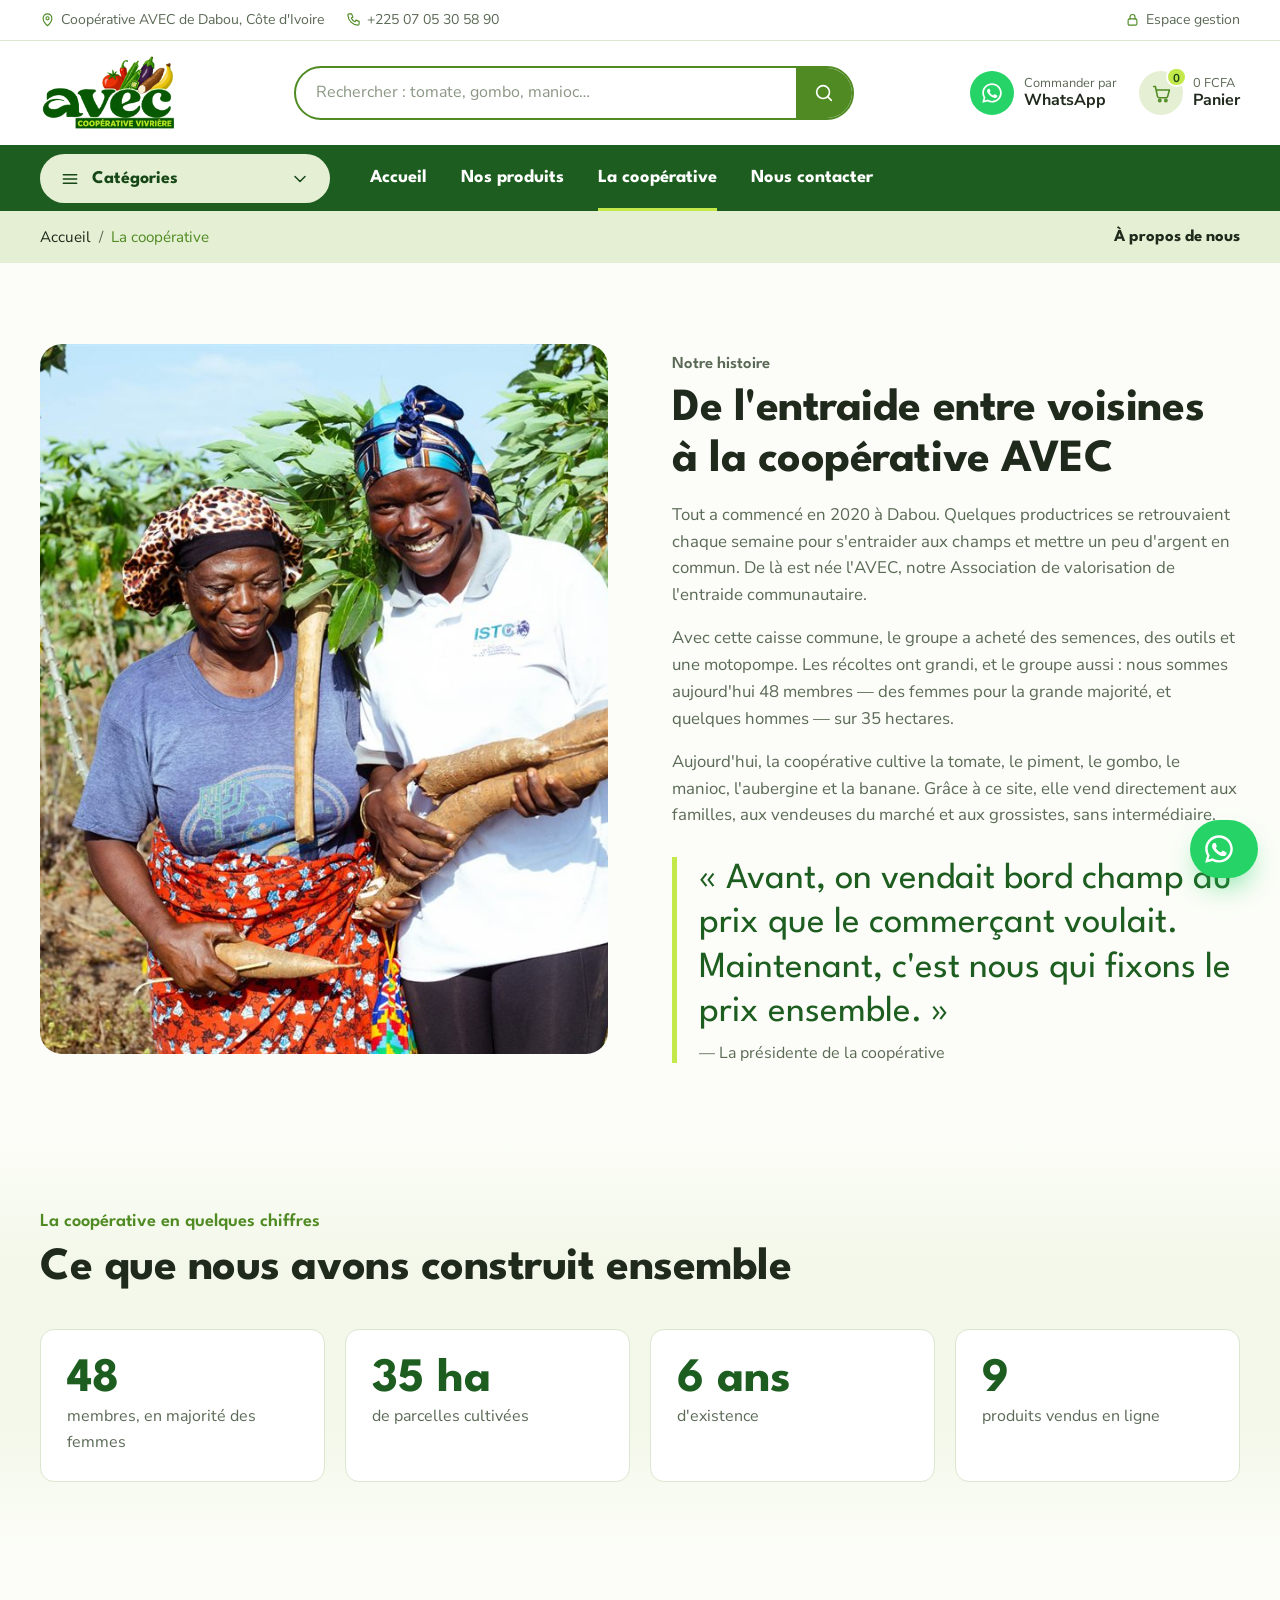
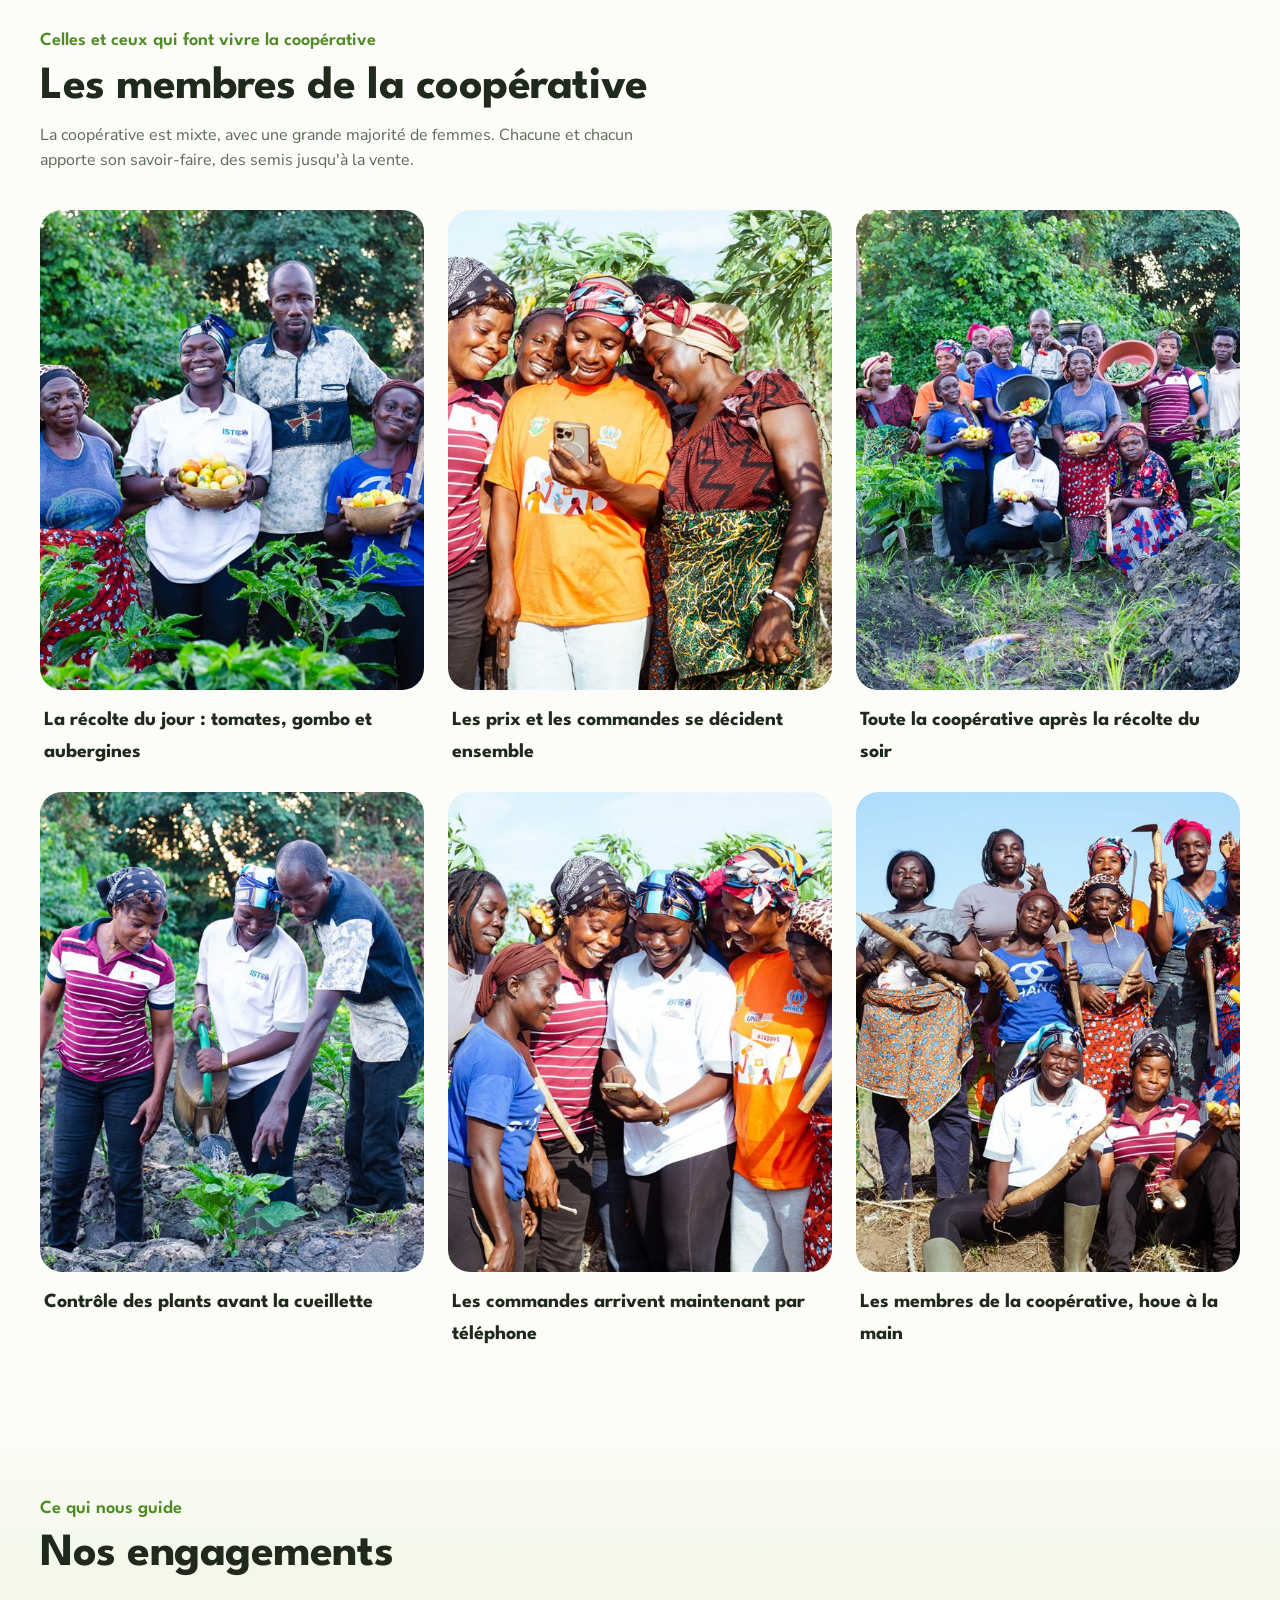
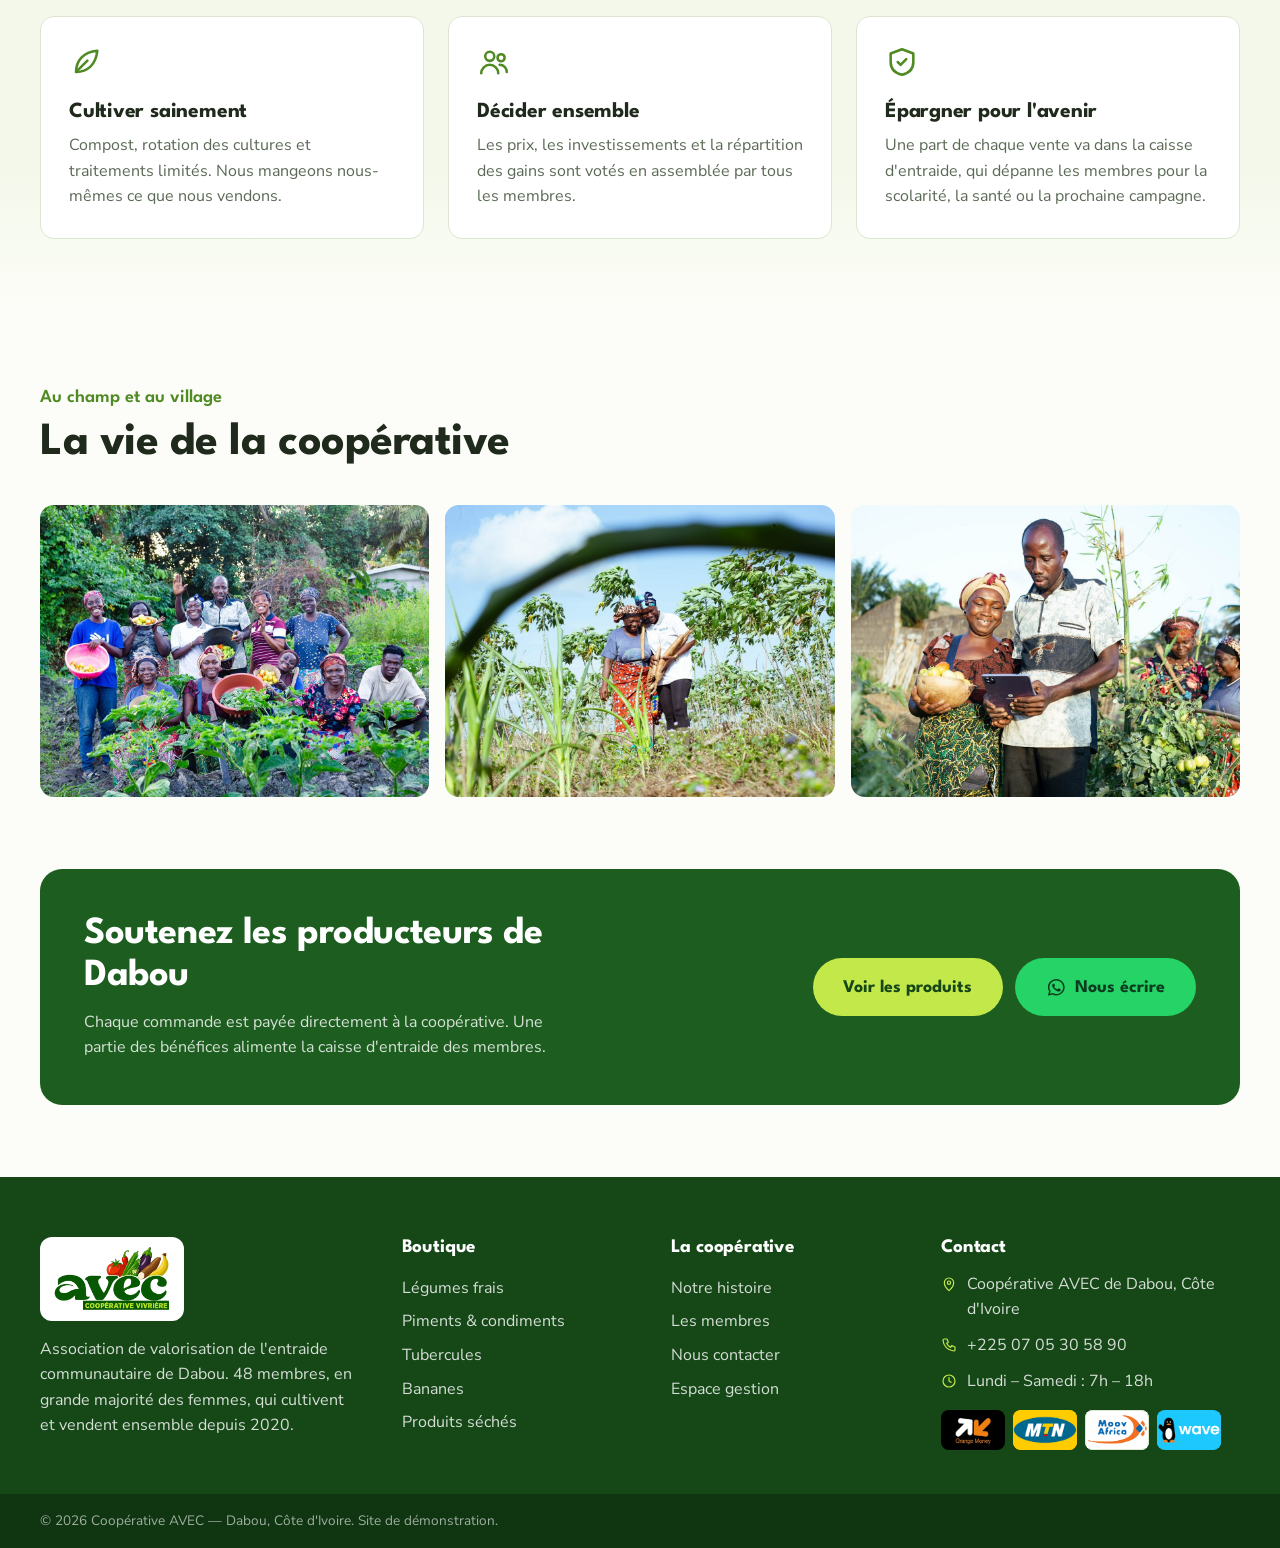
==== commit 8abed3bd: "Vraies photos de la coopérative et informations réelles - 11 photos de la coopérative (redimensionné" ====
--- a/a-propos.html
+++ b/a-propos.html
@@ -52,9 +52,9 @@
       <div class="wrap">
         <div class="head">
           <div>
-            <p class="head__kicker">Celles qui font vivre la coopérative</p>
-            <h2 class="head__title">Les femmes de la coopérative</h2>
-            <p class="head__lead">Mères, cultivatrices, commerçantes : chacune apporte son savoir-faire, des semis jusqu'à la vente.</p>
+            <p class="head__kicker">Celles et ceux qui font vivre la coopérative</p>
+            <h2 class="head__title">Les membres de la coopérative</h2>
+            <p class="head__lead">La coopérative est mixte, avec une grande majorité de femmes. Chacune et chacun apporte son savoir-faire, des semis jusqu'à la vente.</p>
           </div>
         </div>
         <div class="women" id="women"></div>
@@ -81,8 +81,8 @@
       <div class="wrap">
         <div class="paystrip">
           <div>
-            <h2>Soutenez les productrices du village</h2>
-            <p>Chaque commande est payée directement à la coopérative. Une partie des bénéfices alimente la caisse d'épargne et de crédit des membres.</p>
+            <h2>Soutenez les producteurs de Dabou</h2>
+            <p>Chaque commande est payée directement à la coopérative. Une partie des bénéfices alimente la caisse d'entraide des membres.</p>
           </div>
           <div style="display:flex; gap:12px; flex-wrap:wrap; justify-content:flex-end">
             <a class="btn btn--lime btn--lg" href="produits.html">Voir les produits</a>
@@ -103,34 +103,35 @@
       var A = window.AVEC, C = A.C, U = window.AVEC_UNSPLASH, F = window.AVEC_FEMMES;
       var ans = new Date().getFullYear() - C.creation;
 
-      document.getElementById("story-img").innerHTML = A.img("", "femmes", U("1709207514988-e0da51dda5b9", 1000), "Une productrice de la coopérative au champ");
-      document.getElementById("story-title").textContent = "De la tontine du village à la coopérative " + C.nom.replace("Coopérative ", "");
+      document.getElementById("story-img").innerHTML = A.img("histoire.jpg", "femmes", "", "Deux productrices de la coopérative après l'arrachage du manioc");
+      document.getElementById("story-title").textContent = "De l'entraide entre voisines à la coopérative " + C.nom.replace("Coopérative ", "");
       document.getElementById("story-1").textContent =
-        "Tout a commencé en " + C.creation + " à " + C.village + ". Quelques femmes du village se retrouvaient chaque semaine pour épargner quelques pièces dans une caisse commune : c'était notre " + C.nomComplet + " (AVEC).";
+        "Tout a commencé en " + C.creation + " à " + C.village + ". Quelques productrices se retrouvaient chaque semaine pour s'entraider aux champs et mettre un peu d'argent en commun. De là est née l'AVEC, notre " + C.nomComplet + ".";
       document.getElementById("story-2").textContent =
-        "Avec cette épargne, elles ont acheté ensemble des semences, un motoculteur et une motopompe. Les récoltes ont grandi, et les membres aussi : nous sommes aujourd'hui " + C.membres + " productrices sur " + C.hectares + " hectares.";
+        "Avec cette caisse commune, le groupe a acheté des semences, des outils et une motopompe. Les récoltes ont grandi, et le groupe aussi : nous sommes aujourd'hui " + C.membres + " membres — des femmes pour la grande majorité, et quelques hommes — sur " + C.hectares + " hectares.";
 
       document.getElementById("figures").innerHTML = [
-        [C.membres, "femmes membres"],
+        [C.membres, "membres, en majorité des femmes"],
         [C.hectares + " ha", "de parcelles cultivées"],
         [ans + " ans", "d'existence"],
         [window.AVEC_PRODUITS.length, "produits vendus en ligne"]
       ].map(function (f) { return '<div class="figure"><b>' + f[0] + '</b><span>' + f[1] + '</span></div>'; }).join("");
 
       document.getElementById("women").innerHTML = F.map(function (f) {
-        return '<figure class="woman"><div class="woman__photo">' + A.img(f.photoLocale, "femmes", f.photo, f.nom + ", " + f.role) + '</div>' +
-          '<figcaption><b>' + A.esc(f.nom) + '</b><span>' + A.esc(f.role) + '</span></figcaption></figure>';
+        var titre = f.nom || f.legende;
+        var sous = f.nom ? f.role : "";
+        return '<figure class="woman"><div class="woman__photo">' + A.img(f.photoLocale, "femmes", f.photo, titre) + '</div>' +
+          '<figcaption><b>' + A.esc(titre) + '</b>' + (sous ? '<span>' + A.esc(sous) + '</span>' : "") + '</figcaption></figure>';
       }).join("");
 
       document.getElementById("values").innerHTML = [
         [A.I.leaf, "Cultiver sainement", "Compost, rotation des cultures et traitements limités. Nous mangeons nous-mêmes ce que nous vendons."],
-        [A.I.users, "Décider ensemble", "Les prix, les investissements et la répartition des gains sont votés en assemblée par toutes les membres."],
-        [A.I.shield, "Épargner pour l'avenir", "Une part de chaque vente va dans la caisse commune, qui accorde des petits crédits aux membres pour la scolarité et la santé."]
+        [A.I.users, "Décider ensemble", "Les prix, les investissements et la répartition des gains sont votés en assemblée par tous les membres."],
+        [A.I.shield, "Épargner pour l'avenir", "Une part de chaque vente va dans la caisse d'entraide, qui dépanne les membres pour la scolarité, la santé ou la prochaine campagne."]
       ].map(function (v) { return '<div class="value">' + v[0] + '<h3>' + v[1] + '</h3><p>' + v[2] + '</p></div>'; }).join("");
 
-      var galerie = ["1551791514-88ceaaa47c40", "1746014929708-fcb859fd3185", "1782973048100-15f03e42788d", "1704646355754-ee810fa808f5", "1757283961570-682154747d9c"];
-      document.getElementById("gallery").innerHTML = galerie.map(function (id, i) {
-        return A.img("", "femmes", U(id, 900), "Vie de la coopérative, photo " + (i + 1));
+      document.getElementById("gallery").innerHTML = window.AVEC_GALERIE.map(function (g) {
+        return A.img(g.photoLocale, "femmes", "", g.alt);
       }).join("");
 
       var wa = document.getElementById("wa-cta");
--- a/assets/css/style.css
+++ b/assets/css/style.css
@@ -512,9 +512,8 @@
 .woman figcaption { padding: 14px 4px 0; }
 .woman figcaption b { font-family: var(--titre); font-size: 1.25rem; display: block; }
 .woman figcaption span { color: var(--feuille); font-weight: 700; }
-.gallery { display: grid; grid-template-columns: repeat(4, 1fr); grid-auto-rows: 200px; gap: 14px; }
-.gallery img { width: 100%; height: 100%; object-fit: cover; border-radius: var(--r-md); }
-.gallery img:nth-child(1) { grid-column: span 2; grid-row: span 2; }
+.gallery { display: grid; grid-template-columns: repeat(3, 1fr); gap: 16px; }
+.gallery img { width: 100%; aspect-ratio: 4 / 3; object-fit: cover; border-radius: var(--r-md); }
 .tip { margin-top: 18px; font-size: .9rem; color: var(--gris); display: flex; gap: 8px; align-items: center; }
 .tip svg { color: var(--feuille); }
 
@@ -626,7 +625,7 @@
   .chips { flex-direction: row; flex-wrap: wrap; }
   .figures { grid-template-columns: 1fr 1fr; }
   .women { grid-template-columns: 1fr 1fr; }
-  .gallery { grid-template-columns: 1fr 1fr; grid-auto-rows: 160px; }
+  .gallery { grid-template-columns: 1fr 1fr; }
   .receipt__meta { grid-template-columns: 1fr; }
 }
 @media (max-width: 640px) {
